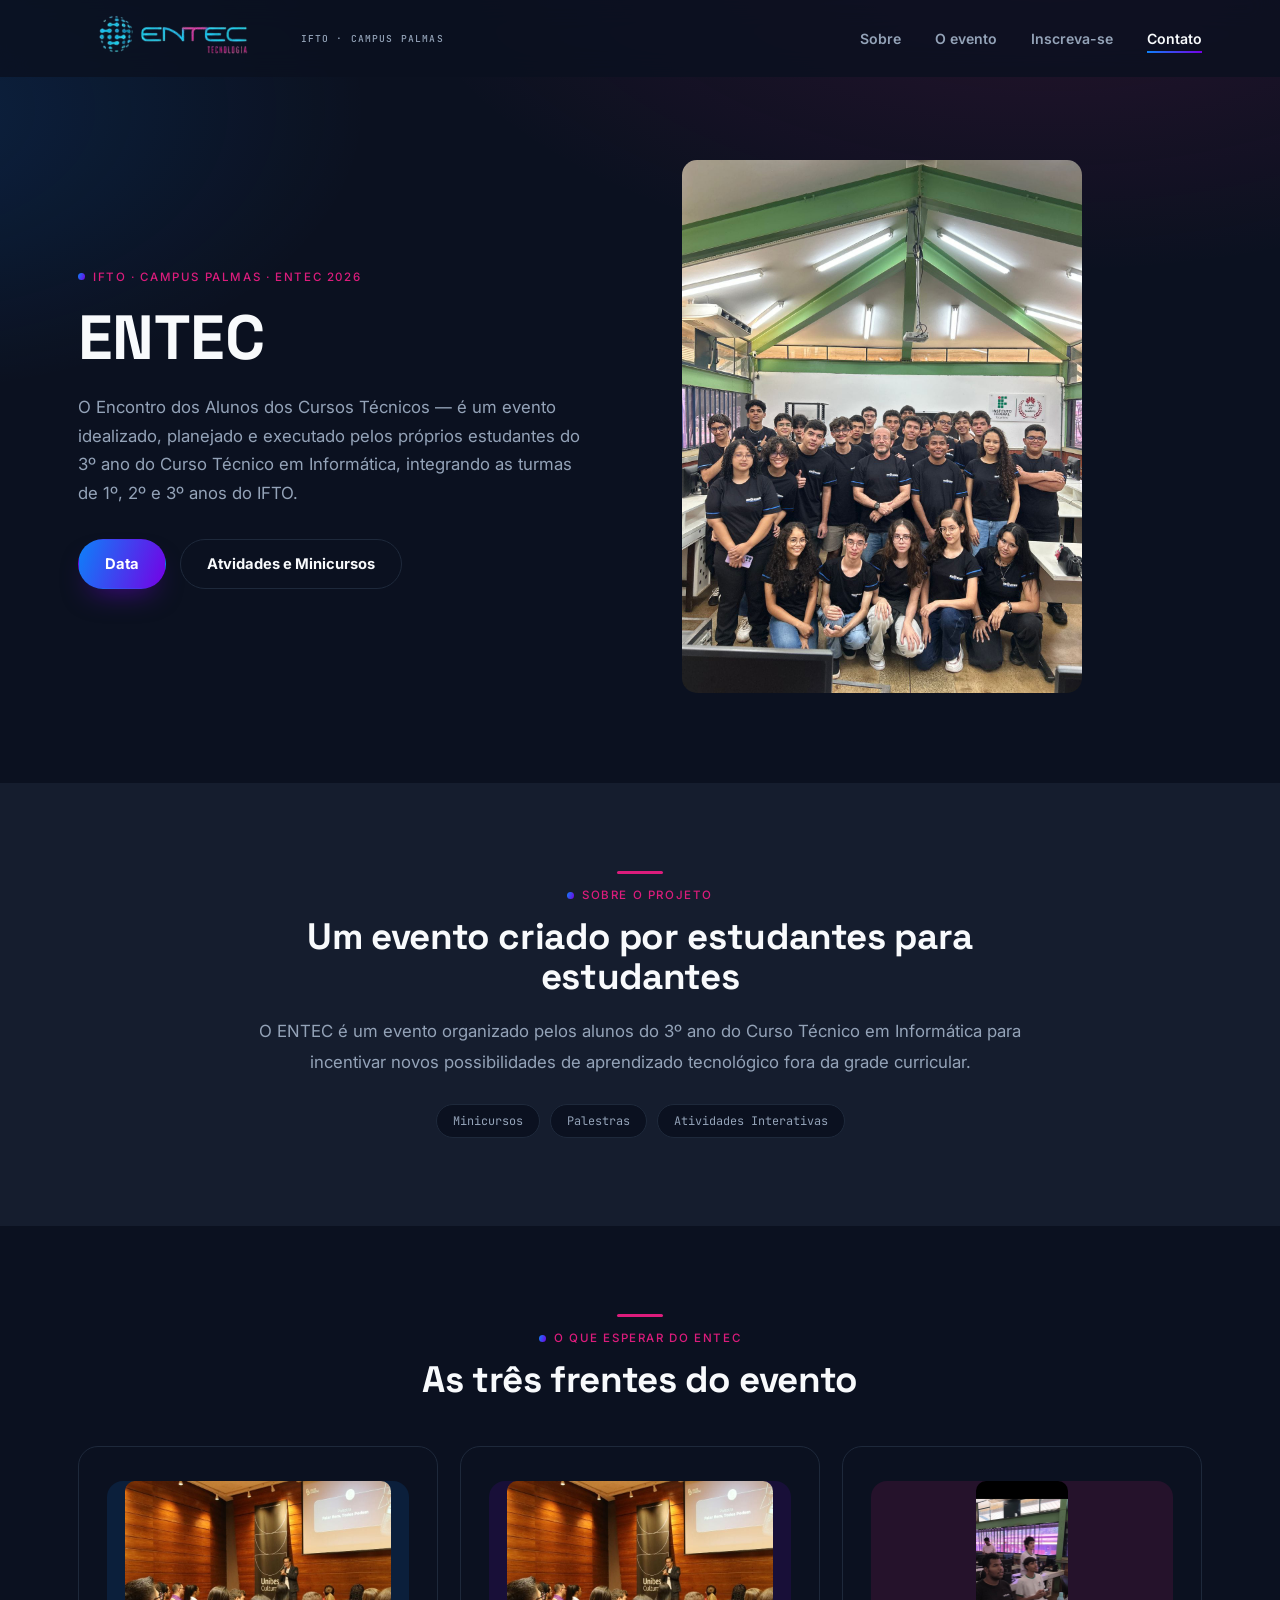
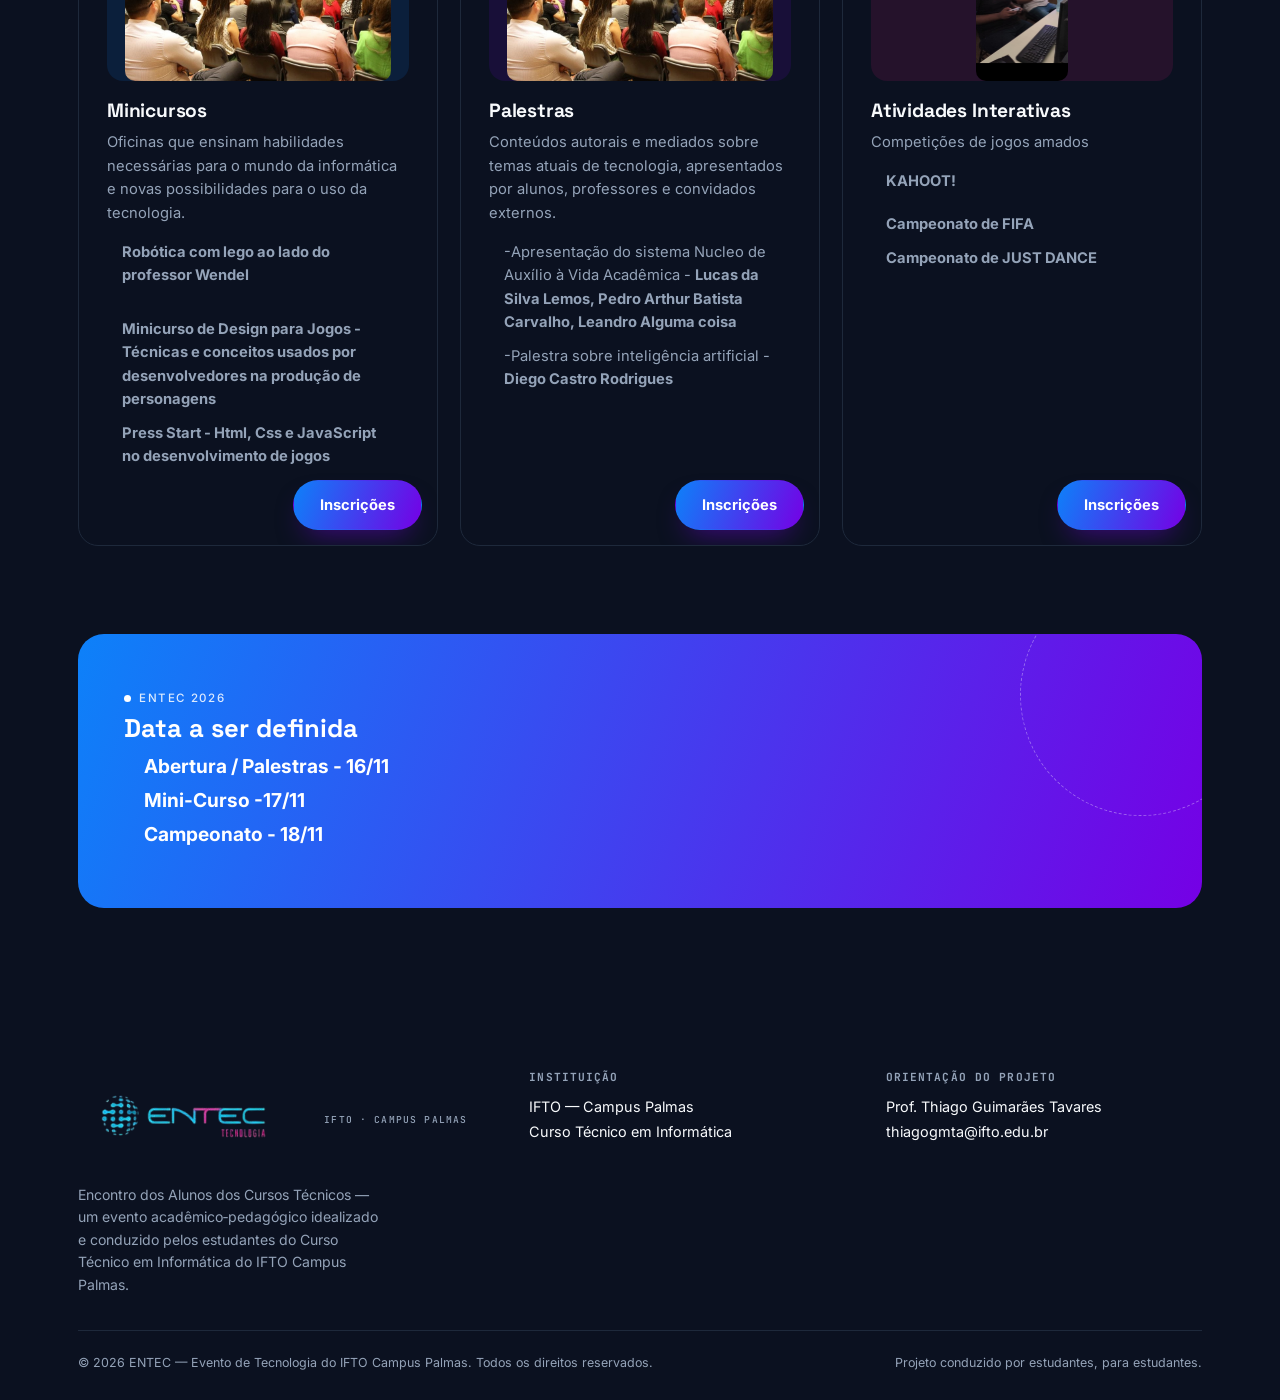
==== index.html @ b8a1d1b6 "renomeei para index.html" ====
<!DOCTYPE html>
<html lang="pt-BR">

<head>
  <meta charset="UTF-8">
  <meta name="viewport" content="width=device-width, initial-scale=1.0">
  <title>ENTEC 2026 — Encontro dos Alunos dos Cursos Técnicos · IFTO Campus Palmas</title>
  <meta name="description"
    content="ENTEC — Encontro dos Alunos dos Cursos Técnicos. Um evento idealizado e conduzido pelos próprios estudantes do IFTO Campus Palmas.">
  <link href="style.css" rel="stylesheet" type="text/css">
  <link rel="preconnect" href="https://fonts.googleapis.com">
  <link rel="preconnect" href="https://fonts.gstatic.com" crossorigin>
  <link
    href="https://fonts.googleapis.com/css2?family=Space+Grotesk:wght@500;600;700&family=Inter:wght@400;500;600;700&family=JetBrains+Mono:wght@500&display=swap"
    rel="stylesheet">

</head>

<body>

  <header class="site" id="siteHeader">
    <div class="wrap nav-inner">
      <a href="#topo" class="brand">
        <img class="brand-logo-img" src="assets/logo-img.png" alt="Logo do ENTEC 2026">
        <small class="brand-sub">IFTO · Campus Palmas</small>
      </a>
      <nav class="links" id="navLinks">
        <a href="#sobre">Sobre</a>
        <a href="#esperar">O evento</a>
        <a href="inscricoes_minicurso.html">Inscreva-se</a>
        <a href="#contato">Contato</a>
      </nav>
      <button class="burger" id="burgerBtn" aria-label="Abrir menu">
        <span></span><span></span><span></span>
      </button>
    </div>
    <div class="mobile-panel" id="mobilePanel">
      <a href="#sobre">Sobre</a>
      <a href="#esperar">O evento</a>
      <a href="inscricoes_minicurso.html">Inscreva-se</a>
      <a href="#contato">Contato</a>
      <a href="#contato" class="nav-cta">Fique ligado</a>
    </div>
  </header>

  <main id="topo">

    <!-- HERO -->
    <section class="hero">
      <div class="wrap hero-grid">
        <div>
          <span class="eyebrow reveal in">IFTO · Campus Palmas · ENTEC 2026</span>
          <h1 class="reveal in">ENTEC</h1>
          <p class="lead reveal in">O Encontro dos Alunos dos Cursos Técnicos — é um evento idealizado,
            planejado e executado pelos próprios estudantes do 3º ano do Curso Técnico em Informática, integrando as
            turmas de 1º, 2º e 3º anos do IFTO.</p>
          <div class="hero-ctas reveal in">
            <a href="#contato" class="btn btn-primary">Data</a>
            <a href="#esperar" class="btn btn-ghost">Atvidades e Minicursos</a>
          </div>
        </div>
        <div class="hero-visual reveal in">
          <img id="imgprincipal" src="assets/turma_no_gredes.jpeg" alt="">
        </div>
      </div>
    </section>

    <!-- SOBRE -->
    <section class="sobre section-pad" id="sobre">
      <div class="wrap">
        <div class="sobre-inner reveal">
          <span class="divider-dot"></span>
          <span class="eyebrow" style="margin-top:14px; display:inline-flex;">Sobre o projeto</span>
          <h2 style="margin-top:14px; font-size:clamp(1.7rem,3vw,2.3rem);">Um evento criado por estudantes para
            estudantes
          </h2>
          <p style="margin-top:20px;">O ENTEC é um evento organizado pelos alunos do 3º ano do Curso Técnico em
            Informática para incentivar
            novos possibilidades de aprendizado tecnológico fora da grade curricular.
          </p>
          <div class="sobre-tags">
            <span class="sobre-tag">Minicursos</span>
            <span class="sobre-tag">Palestras</span>
            <span class="sobre-tag">Atividades Interativas</span>
          </div>
        </div>
      </div>
    </section>

    <!-- O QUE ESPERAR: QUADRADINHOS -->
    <section class="section-pad" id="esperar">
      <div class="wrap">
        <div class="section-head">
          <span class="divider-dot"></span>
          <span class="eyebrow" style="margin-top:14px; display:inline-flex;">O que esperar do ENTEC</span>
          <h2>As três frentes do evento</h2>
        </div>
        <div class="esperar-grid">
          <div class="esperar-card reveal">
            <div class="esperar-icon"><img src="assets/palestra.png"></div>
            <h3>Minicursos</h3>
            <p>Oficinas que ensinam habilidades necessárias para o mundo da informática e novas possibilidades
              para o uso da tecnologia.
            </p>
            <div class="sub-card">
              <ul class="sub-card-list">
                <li>
                  <p class="text-grad"><b>Robótica com lego ao lado do professor Wendel</b></p>
                <li>
                <li>
                </li>
                <li>
                  <p><b>Minicurso de Design para Jogos - Técnicas e conceitos usados por desenvolvedores na produção de
                      personagens</b></p>
                </li>
                <li>
                  <p><b>Press Start - Html, Css e JavaScript no desenvolvimento de jogos</b></p>
                </li>
              </ul>
            </div>
            <a href="inscricoes_minicurso.html" class="btn btn-primary inscricao-button">Inscrições</a>
          </div>
          <div class="esperar-card reveal">
            <div class="esperar-icon"><img src="assets/palestra.png"></div>
            <h3>Palestras</h3>
            <p>Conteúdos autorais e mediados sobre temas atuais de tecnologia, apresentados por alunos, professores e
              convidados externos.</p>
            <div class="sub-card">
              <ul class="sub-card-list">
                
                <li>
                  <p>-Apresentação do sistema Nucleo de Auxílio à Vida Acadêmica - <b>Lucas da Silva Lemos, Pedro Arthur
                      Batista Carvalho, Leandro Alguma coisa</b></p>
                </li>
                <li>
                  <p>-Palestra sobre inteligência artificial - <b>Diego Castro Rodrigues</b></p>
                </li>
              </ul>
            </div>
            <a href="inscricoes_minicurso.html" class="btn btn-primary inscricao-button">Inscrições</a>
          </div>
          <div class="esperar-card reveal">
            <div class="esperar-icon"><img src="assets/kaue.jpeg"></div>
            <h3>Atividades Interativas</h3>
            <p>Competições de jogos amados</p>
            <div class="sub-card">
              <ul class="sub-card-list">
                <li>
                  <p><b>KAHOOT!</b></p>
                <li>
                <li>
                  <p><b>Campeonato de FIFA</b></p>
                </li>
                <li>
                  <p><b>Campeonato de JUST DANCE</b></p>
                </li>

              </ul>
            </div>
            <a href="inscricoes_minicurso.html#interativas" class="btn btn-primary inscricao-button">Inscrições</a>
          </div>
        </div>
      </div>
    </section>

    <!-- CTA -->
    <section class="section-pad" id="contato" style="padding-top:0;">
      <div class="wrap">
        <div class="cta-band reveal">
          <div class="left">
            <span class="eyebrow">ENTEC 2026</span>
            <strong>Data a ser definida</strong>
            <ul class="data-list">
              <li data="data-list-item">Abertura / Palestras - 16/11</li>
              <li>Mini-Curso -17/11</li>
              <li>Campeonato - 18/11</li>
            </ul>

          </div>
        </div>
        <p class="form-msg" id="formMsg"></p>
      </div>
    </section>

  </main>

  <footer>
    <div class="wrap">
      <div class="footer-grid">
        <div class="footer-brand">
          <a href="#topo" class="brand">
            <img class="brand-logo-img brand-logo-img--footer" src="assets/logo-img.png" alt="Logo do ENTEC 2026">
            <small class="brand-sub">IFTO · Campus Palmas</small>
          </a>
          <p>Encontro dos Alunos dos Cursos Técnicos — um evento acadêmico‑pedagógico idealizado e conduzido pelos
            estudantes do Curso Técnico em Informática do IFTO Campus Palmas.</p>
        </div>
        <div class="footer-col">
          <h5>Instituição</h5>
          <p>IFTO — Campus Palmas</p>
          <p>Curso Técnico em Informática</p>
        </div>
        <div class="footer-col">
          <h5>Orientação do projeto</h5>
          <p>Prof. Thiago Guimarães Tavares</p>
          <a href="mailto:thiagogmta@ifto.edu.br">thiagogmta@ifto.edu.br</a>
        </div>
      </div>
      <div class="footer-bottom">
        <span>© 2026 ENTEC — Evento de Tecnologia do IFTO Campus Palmas. Todos os direitos reservados.</span>
        <span>Projeto conduzido por estudantes, para estudantes.</span>
      </div>
    </div>
  </footer>

  <button id="top-btn" aria-label="Voltar ao topo">↑</button>

  <script>
    (function () {
      "use strict";

      var header = document.getElementById('siteHeader');
      var topBtn = document.getElementById('top-btn');
      function onScroll() {
        var y = window.scrollY || document.documentElement.scrollTop;
        header.classList.toggle('scrolled', y > 8);
        topBtn.classList.toggle('show', y > 500);
      }
      document.addEventListener('scroll', onScroll, { passive: true });
      onScroll();
      topBtn.addEventListener('click', function () { window.scrollTo({ top: 0, behavior: 'smooth' }); });

      var burger = document.getElementById('burgerBtn');
      var panel = document.getElementById('mobilePanel');
      burger.addEventListener('click', function () { panel.classList.toggle('open'); });
      panel.querySelectorAll('a').forEach(function (a) {
        a.addEventListener('click', function () { panel.classList.remove('open'); });
      });

      var sections = ['sobre', 'esperar', 'contato'];
      var navAnchors = document.querySelectorAll('nav.links a');
      var spyObserver = new IntersectionObserver(function (entries) {
        entries.forEach(function (entry) {
          if (entry.isIntersecting) {
            navAnchors.forEach(function (a) {
              a.classList.toggle('active', a.getAttribute('href') === '#' + entry.target.id);
            });
          }
        });
      }, { rootMargin: '-45% 0px -50% 0px' });
      sections.forEach(function (id) {
        var el = document.getElementById(id);
        if (el) spyObserver.observe(el);
      });

      var revealEls = document.querySelectorAll('.reveal:not(.in)');
      var revealObserver = new IntersectionObserver(function (entries, obs) {
        entries.forEach(function (entry) {
          if (entry.isIntersecting) {
            entry.target.classList.add('in');
            obs.unobserve(entry.target);
          }
        });
      }, { threshold: .15 });
      revealEls.forEach(function (el) { revealObserver.observe(el); });

      var form = document.getElementById('notifyForm');
      var msg = document.getElementById('formMsg');
      form.addEventListener('submit', function (e) {
        e.preventDefault();
        msg.textContent = 'Prontinho — avisaremos você assim que o ENTEC 2026 estiver com inscrições abertas.';
        form.reset();
      });


    })();
  </script>
</body>

</html>
---- style.css ----
:root {
  --bg: #0B1120; /* Fundo principal escuro */
  --white: #ffffff; /* Mantido exclusivamente para textos em cima de gradientes */
  --blue: #0D81F9;
  --purple: #7500E5;
  --pink: #DC1C7C;
  --ink: #F8FAFC; /* Fonte principal agora é clara */
  --ink-soft: #94A3B8; /* Fonte secundária num tom claro/acinzentado */
  --line: #1E293B; /* Bordas e divisões escurecidas */
  --surface: #151D2E; /* Fundo secundário (para seções alternadas) */
  --grad-main: linear-gradient(110deg, var(--blue) 0%, var(--purple) 100%);
  --grad-bee: linear-gradient(110deg, var(--blue) 10%, var(--purple) 30%, var(--pink) 75%);
  --maxw: 1180px;
  --font-display: 'Space Grotesk', system-ui, sans-serif;
  --font-body: 'Inter', system-ui, sans-serif;
  --font-mono: 'JetBrains Mono', monospace;
}

* {
  box-sizing: border-box;
  margin: 0;
  padding: 0;
}

html {
  scroll-behavior: smooth;
}

body {
  font-family: var(--font-body);
  color: var(--ink);
  background: var(--bg);
  -webkit-font-smoothing: antialiased;
  overflow-x: hidden;
}

a {
  color: inherit;
  text-decoration: none;
}

ul {
  list-style: none;
}

section {
  position: relative;
}

.wrap {
  max-width: var(--maxw);
  margin: 0 auto;
  padding: 0 28px;
}

h1, h2, h3, h4 {
  font-family: var(--font-display);
  font-weight: 700;
  line-height: 1.08;
  letter-spacing: -0.01em;
}

.eyebrow {
  font-family: var(--pink);
  font-size: .72rem;
  letter-spacing: .14em;
  text-transform: uppercase;
  color: var(--pink);
  font-weight: 500;
  display: inline-flex;
  align-items: center;
  gap: 8px;
}

.eyebrow::before {
  content: "";
  width: 7px;
  height: 7px;
  border-radius: 50%;
  background: var(--grad-main);
  flex: none;
}

.lead {
  color: var(--ink-soft);
  font-size: 1.05rem;
  line-height: 1.7;
}

::selection {
  background: rgba(220, 28, 124, .22);
}

@media (prefers-reduced-motion: reduce) {
  * {
    animation-duration: .001ms !important;
    animation-iteration-count: 1 !important;
    transition-duration: .001ms !important;
    scroll-behavior: auto !important;
  }
}

.reveal {
  opacity: 0;
  transform: translateY(22px);
  transition: opacity .7s ease, transform .7s ease;
}

.reveal.in {
  opacity: 1;
  transform: none;
}

/* ---------- NAV ---------- */
header.site {
  position: fixed;
  inset: 0 0 auto 0;
  z-index: 100;
  background: rgba(11, 17, 32, .8); /* Transparência adaptada para fundo escuro */
  backdrop-filter: blur(14px);
  -webkit-backdrop-filter: blur(14px);
  border-bottom: 1px solid transparent;
  transition: border-color .3s ease, box-shadow .3s ease;
}

header.site.scrolled {
  border-color: var(--line);
  box-shadow: 0 8px 30px -20px rgba(0, 0, 0, .5);
}

.nav-inner {
  display: flex;
  align-items: center;
  justify-content: space-between;
  height: 76px;
}

.brand {
  display: flex;
  align-items: center;
  gap: 10px;
  font-family: var(--font-display);
  font-weight: 700;
  font-size: 1.15rem;
}

.brand-logo-img {
  height: 90px;
  width: auto;
  display: block;
  flex: none;
}

.brand-logo-img--footer {
  height: 100px;
}

.brand-sub {
  font-family: var(--font-mono);
  font-size: .6rem;
  letter-spacing: .12em;
  color: var(--pink);
  font-weight: 500;
  text-transform: uppercase;
  white-space: nowrap;
}

.brand small {
  display: block;
  font-family: var(--font-mono);
  font-size: .6rem;
  letter-spacing: .12em;
  color: var(--ink-soft);
  font-weight: 500;
  text-transform: uppercase;
}

nav.links {
  display: flex;
  gap: 34px;
  align-items: center;
}

nav.links a {
  font-size: .88rem;
  font-weight: 600;
  color: var(--ink-soft);
  position: relative;
  padding: 6px 0;
  transition: color .2s ease;
}

nav.links a::after {
  content: "";
  position: absolute;
  left: 0;
  right: 100%;
  bottom: 0;
  height: 2px;
  background: var(--grad-main);
  transition: right .25s ease;
}

nav.links a:hover,
nav.links a.active {
  color: var(--ink);
}

nav.links a:hover::after,
nav.links a.active::after {
  right: 0;
}

.nav-cta {
  font-size: .82rem;
  font-weight: 700;
  padding: 11px 20px;
  border-radius: 100px;
  color: var(--white);
  background: var(--grad-main);
  white-space: nowrap;
  box-shadow: 0 10px 22px -10px rgba(117, 0, 229, .55);
  transition: transform .2s ease, box-shadow .2s ease;
}

.nav-cta:hover {
  transform: translateY(-2px);
  box-shadow: 0 14px 26px -10px rgba(220, 28, 124, .5);
}

.burger {
  display: none;
  flex-direction: column;
  gap: 5px;
  background: none;
  border: 0;
  cursor: pointer;
  padding: 8px;
}

.burger span {
  width: 22px;
  height: 2px;
  background: var(--ink);
  border-radius: 2px;
  transition: .25s;
}

.mobile-panel {
  display: none;
  position: fixed;
  inset: 76px 0 0 0;
  background: var(--bg);
  z-index: 99;
  padding: 32px 28px;
  flex-direction: column;
  gap: 6px;
}

.mobile-panel.open {
  display: flex;
}

.mobile-panel a {
  font-family: var(--font-display);
  font-size: 1.4rem;
  font-weight: 600;
  padding: 14px 0;
  border-bottom: 1px solid var(--line);
}

.mobile-panel .nav-cta {
  margin-top: 20px;
  text-align: center;
}

@media (max-width: 880px) {
  nav.links {
    display: none;
  }
  .burger {
    display: flex;
  }
  .nav-cta.desktop-only {
    display: none;
  }
}

/* ---------- HERO ---------- */
.hero {
  padding: 160px 0 90px;
  position: relative;
  background:
    radial-gradient(1100px 560px at 82% -8%, rgba(220, 28, 124, .14), transparent 60%),
    radial-gradient(900px 520px at -10% 14%, rgba(13, 129, 249, .16), transparent 55%),
    var(--bg);
  overflow: hidden;
}

.hero-grid {
  display: grid;
  grid-template-columns: 1.05fr .95fr;
  gap: 56px;
  align-items: center;
}

.hero h1 {
  font-size: clamp(2.4rem, 5vw, 3.9rem);
  color: var(--ink);
}

.hero h1 em {
  font-style: normal;
  background: var(--grad-main);
  -webkit-background-clip: text;
  background-clip: text;
  color: transparent;
}

.hero .eyebrow {
  margin-bottom: 20px;
}

.hero .lead {
  margin: 22px 0 32px;
  max-width: 46ch;
  font-size: 1.05rem;
}

.hero-ctas {
  display: flex;
  gap: 14px;
  flex-wrap: wrap;
  align-items: center;
}

.btn {
  display: inline-flex;
  align-items: center;
  gap: 10px;
  font-weight: 700;
  font-size: .92rem;
  padding: 15px 26px;
  border-radius: 100px;
  border: 1px solid transparent;
  cursor: pointer;
  transition: transform .22s ease, box-shadow .22s ease, background .22s ease;
}

.btn-primary {
  background: var(--grad-main);
  color: var(--white);
  box-shadow: 0 14px 28px -12px rgba(117, 0, 229, .55);
}

.btn-primary:hover {
  transform: translateY(-2px);
  box-shadow: 0 18px 32px -12px rgba(220, 28, 124, .5);
}

.btn-ghost {
  background: var(--bg);
  color: var(--ink);
  border-color: var(--line);
}

.btn-ghost:hover {
  border-color: var(--purple);
  color: var(--purple);
  transform: translateY(-2px);
}

.btn-dot {
  width: 8px;
  height: 8px;
  border-radius: 50%;
  background: var(--pink);
  box-shadow: 0 0 0 4px rgba(220, 28, 124, .18);
  animation: pulse 2s infinite;
}

@keyframes pulse {
  0%, 100% { opacity: 1; }
  50% { opacity: .35; }
}

.hero-visual {
  position: relative;
  aspect-ratio: 1/1;
  max-width: 460px;
  margin-left: auto;
  width: 100%;
}

#imgprincipal {
  width: 400px;
  border-radius: 15px;
  display: block;
  transform: translateX(-60px);
}

.inscricao-button {
  position: absolute;
  right: 15px;
  bottom: 15px;
}

@media (max-width: 940px) {
  .hero-grid {
    grid-template-columns: 1fr;
  }
  .hero-visual {
    max-width: 320px;
    margin: 0 auto;
  }
  #imgprincipal {
    max-width: 100%;
    transform: none;
  }
  .hero {
    padding-top: 126px;
  }
}

/* ---------- SECTION HEADERS ---------- */
.section-head {
  max-width: 680px;
  margin: 0 auto 46px;
  text-align: center;
}

.section-head h2 {
  font-size: clamp(1.7rem, 3vw, 2.3rem);
  margin-top: 14px;
}

.section-head .lead {
  margin: 14px auto 0;
  max-width: 56ch;
}

.section-pad {
  padding: 88px 0;
}

.divider-dot {
  width: 46px;
  height: 3px;
  border-radius: 3px;
  background: var(--pink);
  margin: 0 auto;
  display: block;
}

/* ---------- SOBRE ---------- */
.sobre {
  background: var(--surface);
}

.sobre-inner {
  max-width: 820px;
  margin: 0 auto;
  text-align: center;
}

.sobre-inner p {
  color: var(--ink-soft);
  line-height: 1.85;
  font-size: 1.05rem;
}

.sobre-inner strong {
  color: var(--ink);
}

.sobre-tags {
  display: flex;
  gap: 10px;
  justify-content: center;
  flex-wrap: wrap;
  margin-top: 26px;
}

.sobre-tag {
  font-family: var(--font-mono);
  font-size: .74rem;
  padding: 8px 16px;
  border-radius: 100px;
  border: 1px solid var(--line);
  color: var(--ink-soft);
  background: var(--bg);
}

/* ---------- QUADRADINHOS: O QUE ESPERAR ---------- */
.esperar-grid {
  display: grid;
  grid-template-columns: repeat(3, 1fr);
  gap: 22px;
  height: 700px;
}

.esperar-card {
  background: var(--bg);
  border: 1px solid var(--line);
  border-radius: 20px;
  padding: 34px 28px;
  transition: transform .25s ease, box-shadow .25s ease, border-color .25s ease;
  position: relative;
  overflow: hidden;
}

.data-list {
  margin: 10px;
  font-weight: bold;
}

.data-list li {
  margin: 10px;
  font-size: 1.2rem;
}

.esperar-card::before {
  content: "";
  position: absolute;
  left: 0;
  top: 0;
  right: 0;
  height: 4px;
  background: var(--grad-main);
  transform: scaleX(0);
  transform-origin: left;
  transition: transform .3s ease;
}

.esperar-card:hover {
  transform: translateY(-6px);
  box-shadow: 0 22px 40px -22px rgba(0, 0, 0, .5);
  border-color: transparent;
}

.esperar-card:hover::before {
  transform: scaleX(1);
}

.esperar-icon {
  width: 100%;
  height: fit-content;
  border-radius: 16px;
  display: flex;
  align-items: center;
  justify-content: center;
  font-size: 1.6rem;
  margin-bottom: 20px;
}

.esperar-icon img {
  max-width: 100%;
  max-height: 200px;
  border-radius: 10px;
}

.esperar-card:nth-child(1) .esperar-icon {
  background: rgba(13, 129, 249, .12);
  color: var(--blue);
}

.esperar-card:nth-child(2) .esperar-icon {
  background: rgba(117, 0, 229, .12);
  color: var(--purple);
}

.esperar-card:nth-child(3) .esperar-icon {
  background: rgba(220, 28, 124, .12);
  color: var(--pink);
}

.esperar-card h3 {
  font-size: 1.2rem;
  margin-bottom: 10px;
}

.esperar-card p {
  font-size: .92rem;
  color: var(--ink-soft);
  line-height: 1.6;
}

@media (max-width: 880px) {
  .esperar-grid {
    grid-template-columns: 1fr;
  }
}

/* ---------- CTA ---------- */
.cta-band {
  border-radius: 26px;
  background: var(--grad-main);
  padding: 52px 46px;
  display: flex;
  align-items: center;
  justify-content: space-between;
  gap: 32px;
  flex-wrap: wrap;
  position: relative;
  overflow: hidden;
  color: var(--white);
}

.cta-band::after {
  content: "";
  position: absolute;
  right: -60px;
  top: -60px;
  width: 240px;
  height: 240px;
  border-radius: 50%;
  border: 1px dashed rgba(255, 255, 255, .35);
}

.cta-band .left strong {
  display: block;
  font-family: var(--font-display);
  font-size: 1.6rem;
  margin-top: 6px;
}

.cta-band .left .eyebrow {
  color: rgba(255, 255, 255, .85);
}

.cta-band .left .eyebrow::before {
  background: var(--white);
}

.cta-band .left p {
  margin-top: 12px;
  max-width: 44ch;
  color: rgba(255, 255, 255, .9);
  font-size: .94rem;
  line-height: 1.6;
}

.cta-band form {
  display: flex;
  gap: 10px;
  flex-wrap: wrap;
  position: relative;
  z-index: 1;
}

.cta-band input[type=email] {
  border: 1px solid rgba(255, 255, 255, .5);
  background: rgba(255, 255, 255, .12);
  border-radius: 100px;
  padding: 14px 20px;
  color: var(--white);
  font-size: .92rem;
  min-width: 220px;
  outline: none;
}

.cta-band input::placeholder {
  color: rgba(255, 255, 255, .75);
}

.cta-band button {
  background: var(--white);
  color: var(--purple);
  border: 0;
  border-radius: 100px;
  padding: 14px 26px;
  font-weight: 700;
  font-size: .92rem;
  cursor: pointer;
  transition: transform .2s ease;
}

.cta-band button:hover {
  transform: translateY(-2px);
}

.form-msg {
  font-size: .8rem;
  color: var(--ink-soft);
  text-align: right;
  max-width: 1180px;
  margin: 14px auto 0;
  padding-right: 4px;
}

/* ---------- PÁGINAS DE INSCRIÇÃO / DETALHES ---------- */
.inscricao-grid {
  display: grid;
  grid-template-columns: repeat(2, 1fr);
  gap: 28px;
}

.inscricao-card {
  background: var(--bg);
  border: 1px solid var(--line);
  border-radius: 20px;
  padding: 34px 28px;
  display: flex;
  flex-direction: column;
  transition: transform .25s ease, box-shadow .25s ease, border-color .25s ease;
  position: relative;
  overflow: hidden;
  min-height: 280px;
}

.inscricao-card::before {
  content: "";
  position: absolute;
  left: 0;
  top: 0;
  right: 0;
  height: 4px;
  background: var(--grad-main);
  transform: scaleX(0);
  transform-origin: left;
  transition: transform .3s ease;
}

.inscricao-card:hover {
  transform: translateY(-6px);
  box-shadow: 0 22px 40px -22px rgba(0, 0, 0, .5);
  border-color: transparent;
}

.inscricao-card:hover::before {
  transform: scaleX(1);
}

.inscricao-card-header {
  display: flex;
  align-items: center;
  gap: 16px;
  margin-bottom: 16px;
}

.inscricao-icon {
  width: 48px;
  height: 48px;
  object-fit: contain;
  flex-shrink: 0;
}

.inscricao-card-header h3 {
  font-size: 1.25rem;
  color: var(--ink);
  line-height: 1.3;
  margin: 0;
}

.inscricao-card-body {
  flex: 1;
}

.inscricao-card-body p {
  font-size: .95rem;
  color: var(--ink-soft);
  line-height: 1.6;
}

.inscricao-card-footer {
  margin-top: 24px;
  padding-top: 20px;
  border-top: 1px solid var(--line);
}

.inscricao-card-footer .btn {
  width: 100%;
  justify-content: center;
}

@media (max-width: 880px) {
  .inscricao-grid {
    grid-template-columns: 1fr;
  }
}

@media (max-width: 640px) {
  .cta-band {
    padding: 34px 24px;
    flex-direction: column;
    align-items: flex-start;
  }
}

/* ---------- FOOTER ---------- */
footer {
  padding: 60px 0 30px;
  background: var(--bg);
}

.footer-grid {
  display: grid;
  grid-template-columns: 1.3fr 1fr 1fr;
  gap: 40px;
  padding-bottom: 34px;
  border-bottom: 1px solid var(--line);
}

.footer-brand p {
  color: var(--ink-soft);
  font-size: .88rem;
  margin-top: 14px;
  max-width: 34ch;
  line-height: 1.6;
}

.footer-col h5 {
  font-family: var(--font-mono);
  font-size: .7rem;
  letter-spacing: .1em;
  text-transform: uppercase;
  color: var(--ink-soft);
  margin-bottom: 14px;
}

.footer-col a,
.footer-col p {
  display: block;
  font-size: .9rem;
  color: var(--ink);
  margin-bottom: 8px;
}

.footer-col a:hover {
  color: var(--purple);
}

.footer-bottom {
  display: flex;
  justify-content: space-between;
  padding-top: 24px;
  font-size: .78rem;
  color: var(--ink-soft);
  flex-wrap: wrap;
  gap: 10px;
}

@media (max-width: 780px) {
  .footer-grid {
    grid-template-columns: 1fr;
  }
}

#top-btn {
  position: fixed;
  right: 22px;
  bottom: 22px;
  width: 44px;
  height: 44px;
  border-radius: 50%;
  background: var(--grad-main);
  color: var(--white);
  border: 0;
  display: flex;
  align-items: center;
  justify-content: center;
  cursor: pointer;
  box-shadow: 0 12px 24px -10px rgba(117, 0, 229, .55);
  opacity: 0;
  pointer-events: none;
  transition: opacity .3s ease, transform .3s ease;
  z-index: 90;
}

#top-btn.show {
  opacity: 1;
  pointer-events: auto;
}

.sub-card-list {
  font-size: 0.9rem;
  padding: 10px;
  padding-bottom: 10px;
}

.sub-card-list li {
  font-size: 1rem;
  padding: 5px;
  display: flex;
  align-items: center;
}

.mini-logo {
  max-height: 20px;
  margin-right: 6px;
}
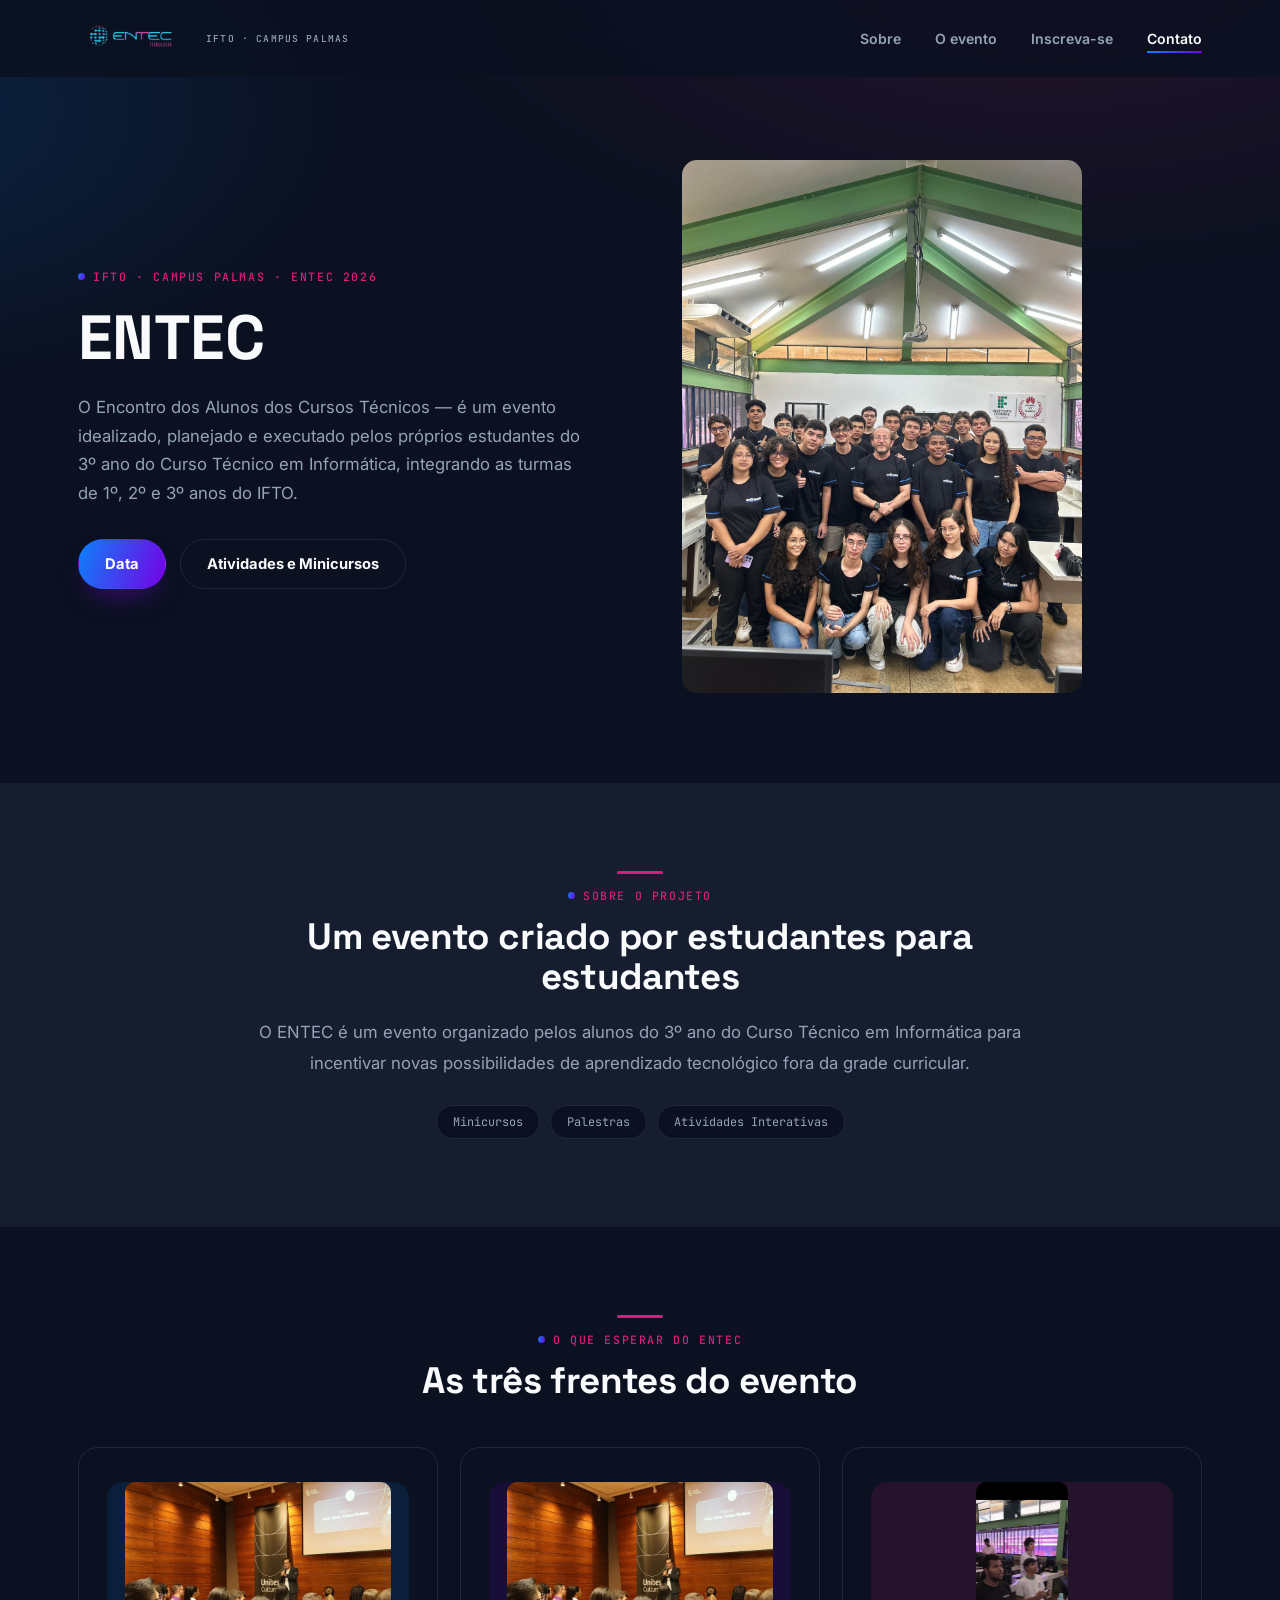
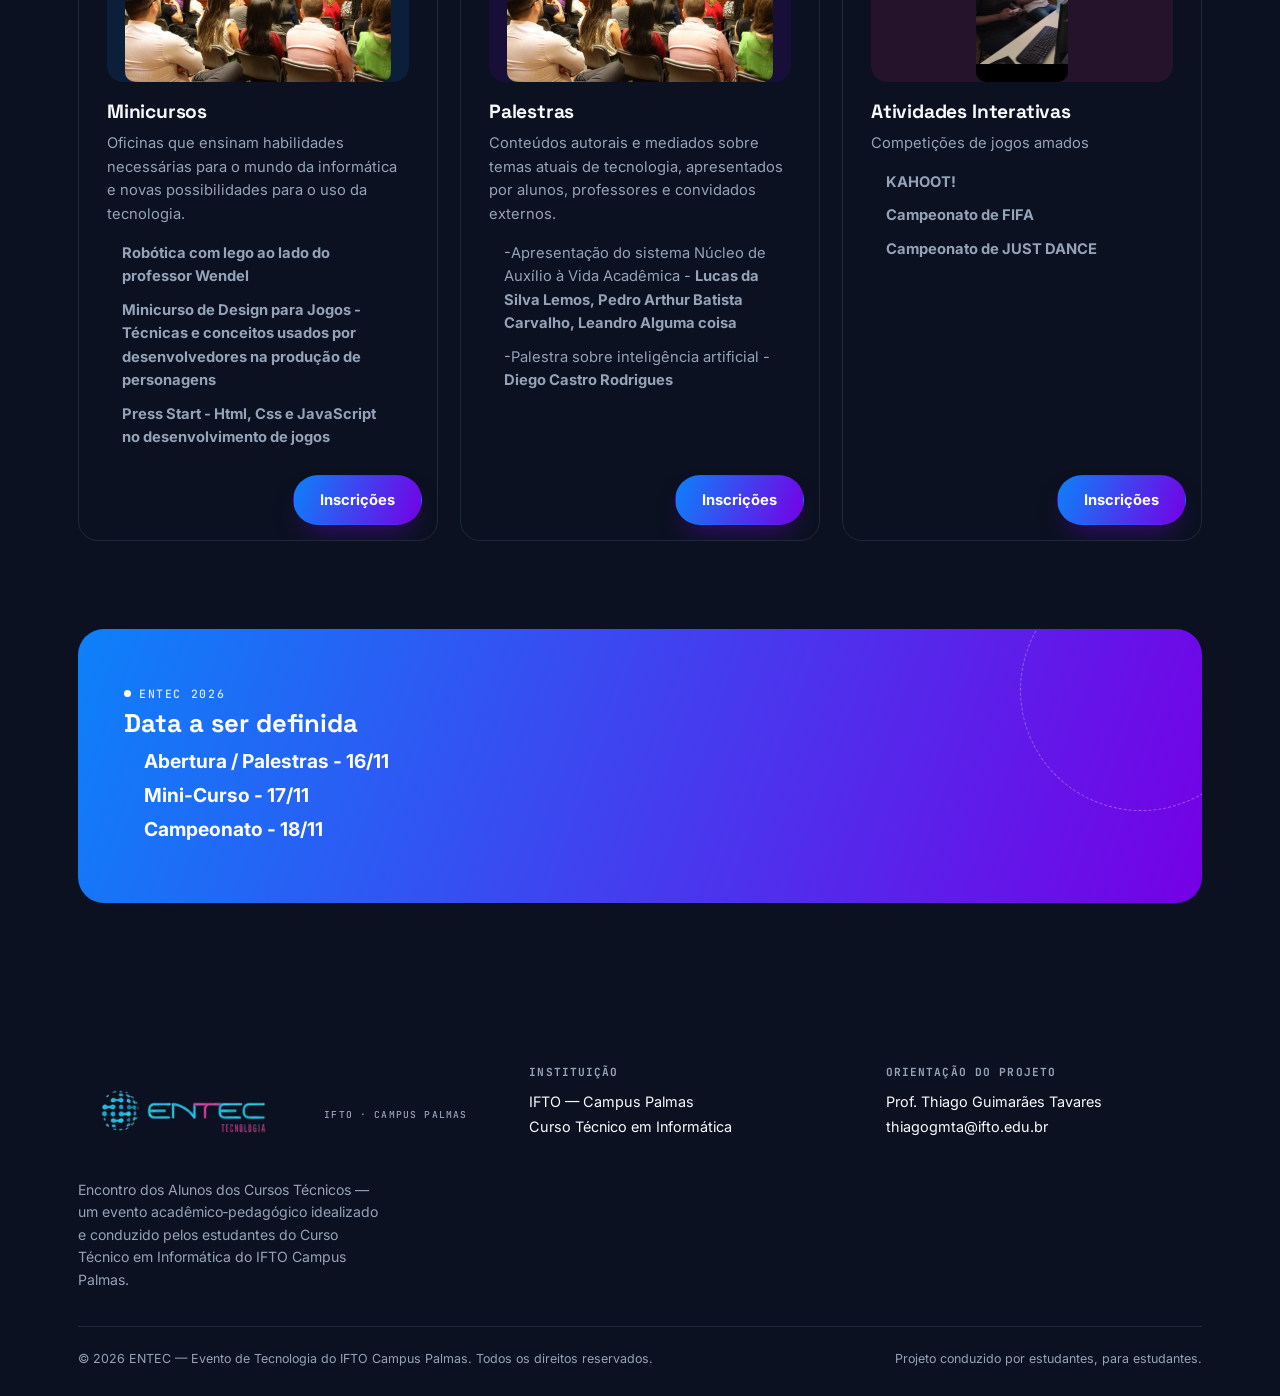
==== commit 12c13dea: "código e responsividade refinados" ====
--- a/index.html
+++ b/index.html
@@ -13,7 +13,6 @@
   <link
     href="https://fonts.googleapis.com/css2?family=Space+Grotesk:wght@500;600;700&family=Inter:wght@400;500;600;700&family=JetBrains+Mono:wght@500&display=swap"
     rel="stylesheet">
-
 </head>
 
 <body>
@@ -56,7 +55,7 @@
             turmas de 1º, 2º e 3º anos do IFTO.</p>
           <div class="hero-ctas reveal in">
             <a href="#contato" class="btn btn-primary">Data</a>
-            <a href="#esperar" class="btn btn-ghost">Atvidades e Minicursos</a>
+            <a href="#esperar" class="btn btn-ghost">Atividades e Minicursos</a>
           </div>
         </div>
         <div class="hero-visual reveal in">
@@ -76,7 +75,7 @@
           </h2>
           <p style="margin-top:20px;">O ENTEC é um evento organizado pelos alunos do 3º ano do Curso Técnico em
             Informática para incentivar
-            novos possibilidades de aprendizado tecnológico fora da grade curricular.
+            novas possibilidades de aprendizado tecnológico fora da grade curricular.
           </p>
           <div class="sobre-tags">
             <span class="sobre-tag">Minicursos</span>
@@ -106,8 +105,6 @@
               <ul class="sub-card-list">
                 <li>
                   <p class="text-grad"><b>Robótica com lego ao lado do professor Wendel</b></p>
-                <li>
-                <li>
                 </li>
                 <li>
                   <p><b>Minicurso de Design para Jogos - Técnicas e conceitos usados por desenvolvedores na produção de
@@ -127,9 +124,8 @@
               convidados externos.</p>
             <div class="sub-card">
               <ul class="sub-card-list">
-                
-                <li>
-                  <p>-Apresentação do sistema Nucleo de Auxílio à Vida Acadêmica - <b>Lucas da Silva Lemos, Pedro Arthur
+                <li>
+                  <p>-Apresentação do sistema Núcleo de Auxílio à Vida Acadêmica - <b>Lucas da Silva Lemos, Pedro Arthur
                       Batista Carvalho, Leandro Alguma coisa</b></p>
                 </li>
                 <li>
@@ -147,14 +143,13 @@
               <ul class="sub-card-list">
                 <li>
                   <p><b>KAHOOT!</b></p>
-                <li>
+                </li>
                 <li>
                   <p><b>Campeonato de FIFA</b></p>
                 </li>
                 <li>
                   <p><b>Campeonato de JUST DANCE</b></p>
                 </li>
-
               </ul>
             </div>
             <a href="inscricoes_minicurso.html#interativas" class="btn btn-primary inscricao-button">Inscrições</a>
@@ -172,10 +167,9 @@
             <strong>Data a ser definida</strong>
             <ul class="data-list">
               <li data="data-list-item">Abertura / Palestras - 16/11</li>
-              <li>Mini-Curso -17/11</li>
+              <li>Mini-Curso - 17/11</li>
               <li>Campeonato - 18/11</li>
             </ul>
-
           </div>
         </div>
         <p class="form-msg" id="formMsg"></p>
@@ -266,13 +260,13 @@
 
       var form = document.getElementById('notifyForm');
       var msg = document.getElementById('formMsg');
-      form.addEventListener('submit', function (e) {
-        e.preventDefault();
-        msg.textContent = 'Prontinho — avisaremos você assim que o ENTEC 2026 estiver com inscrições abertas.';
-        form.reset();
-      });
-
-
+      if (form) {
+        form.addEventListener('submit', function (e) {
+          e.preventDefault();
+          msg.textContent = 'Prontinho — avisaremos você assim que o ENTEC 2026 estiver com inscrições abertas.';
+          form.reset();
+        });
+      }
     })();
   </script>
 </body>
--- a/style.css
+++ b/style.css
@@ -1,13 +1,13 @@
 :root {
-  --bg: #0B1120; /* Fundo principal escuro */
-  --white: #ffffff; /* Mantido exclusivamente para textos em cima de gradientes */
+  --bg: #0B1120;
+  --white: #ffffff;
   --blue: #0D81F9;
   --purple: #7500E5;
   --pink: #DC1C7C;
-  --ink: #F8FAFC; /* Fonte principal agora é clara */
-  --ink-soft: #94A3B8; /* Fonte secundária num tom claro/acinzentado */
-  --line: #1E293B; /* Bordas e divisões escurecidas */
-  --surface: #151D2E; /* Fundo secundário (para seções alternadas) */
+  --ink: #F8FAFC;
+  --ink-soft: #94A3B8;
+  --line: #1E293B;
+  --surface: #151D2E;
   --grad-main: linear-gradient(110deg, var(--blue) 0%, var(--purple) 100%);
   --grad-bee: linear-gradient(110deg, var(--blue) 10%, var(--purple) 30%, var(--pink) 75%);
   --maxw: 1180px;
@@ -53,7 +53,10 @@
   padding: 0 28px;
 }
 
-h1, h2, h3, h4 {
+h1,
+h2,
+h3,
+h4 {
   font-family: var(--font-display);
   font-weight: 700;
   line-height: 1.08;
@@ -61,7 +64,8 @@
 }
 
 .eyebrow {
-  font-family: var(--pink);
+  font-family: var(--font-mono);
+  /* Trocado para combinar com outras tags */
   font-size: .72rem;
   letter-spacing: .14em;
   text-transform: uppercase;
@@ -116,7 +120,7 @@
   position: fixed;
   inset: 0 0 auto 0;
   z-index: 100;
-  background: rgba(11, 17, 32, .8); /* Transparência adaptada para fundo escuro */
+  background: rgba(11, 17, 32, .8);
   backdrop-filter: blur(14px);
   -webkit-backdrop-filter: blur(14px);
   border-bottom: 1px solid transparent;
@@ -145,7 +149,8 @@
 }
 
 .brand-logo-img {
-  height: 90px;
+  height: 50px;
+  /* Reduzido de 90px para caber perfeitamente na barra de 76px */
   width: auto;
   display: block;
   flex: none;
@@ -255,6 +260,8 @@
   padding: 32px 28px;
   flex-direction: column;
   gap: 6px;
+  height: 100vh;
+  overflow-y: auto;
 }
 
 .mobile-panel.open {
@@ -278,11 +285,18 @@
   nav.links {
     display: none;
   }
+
   .burger {
     display: flex;
   }
+
   .nav-cta.desktop-only {
     display: none;
+  }
+
+  .brand-sub {
+    display: none;
+    /* Ocultar texto secundário da logo no mobile para dar mais espaço */
   }
 }
 
@@ -380,8 +394,15 @@
 }
 
 @keyframes pulse {
-  0%, 100% { opacity: 1; }
-  50% { opacity: .35; }
+
+  0%,
+  100% {
+    opacity: 1;
+  }
+
+  50% {
+    opacity: .35;
+  }
 }
 
 .hero-visual {
@@ -409,14 +430,17 @@
   .hero-grid {
     grid-template-columns: 1fr;
   }
+
   .hero-visual {
     max-width: 320px;
     margin: 0 auto;
   }
+
   #imgprincipal {
     max-width: 100%;
     transform: none;
   }
+
   .hero {
     padding-top: 126px;
   }
@@ -496,14 +520,15 @@
   display: grid;
   grid-template-columns: repeat(3, 1fr);
   gap: 22px;
-  height: 700px;
+  /* Removido o height: 700px; para permitir que o grid flua organicamente */
 }
 
 .esperar-card {
   background: var(--bg);
   border: 1px solid var(--line);
   border-radius: 20px;
-  padding: 34px 28px;
+  padding: 34px 28px 75px 28px;
+  /* Padding inferior aumentado para evitar conflito com botão absoluto */
   transition: transform .25s ease, box-shadow .25s ease, border-color .25s ease;
   position: relative;
   overflow: hidden;
@@ -588,6 +613,8 @@
 @media (max-width: 880px) {
   .esperar-grid {
     grid-template-columns: 1fr;
+
+  
   }
 }
 
@@ -888,4 +915,11 @@
 .mini-logo {
   max-height: 20px;
   margin-right: 6px;
+}
+@media (max-width: 880px) {
+  .inscricao-button {
+    right: auto;
+    left: 50%;
+    transform: translateX(-50%);
+  }
 }
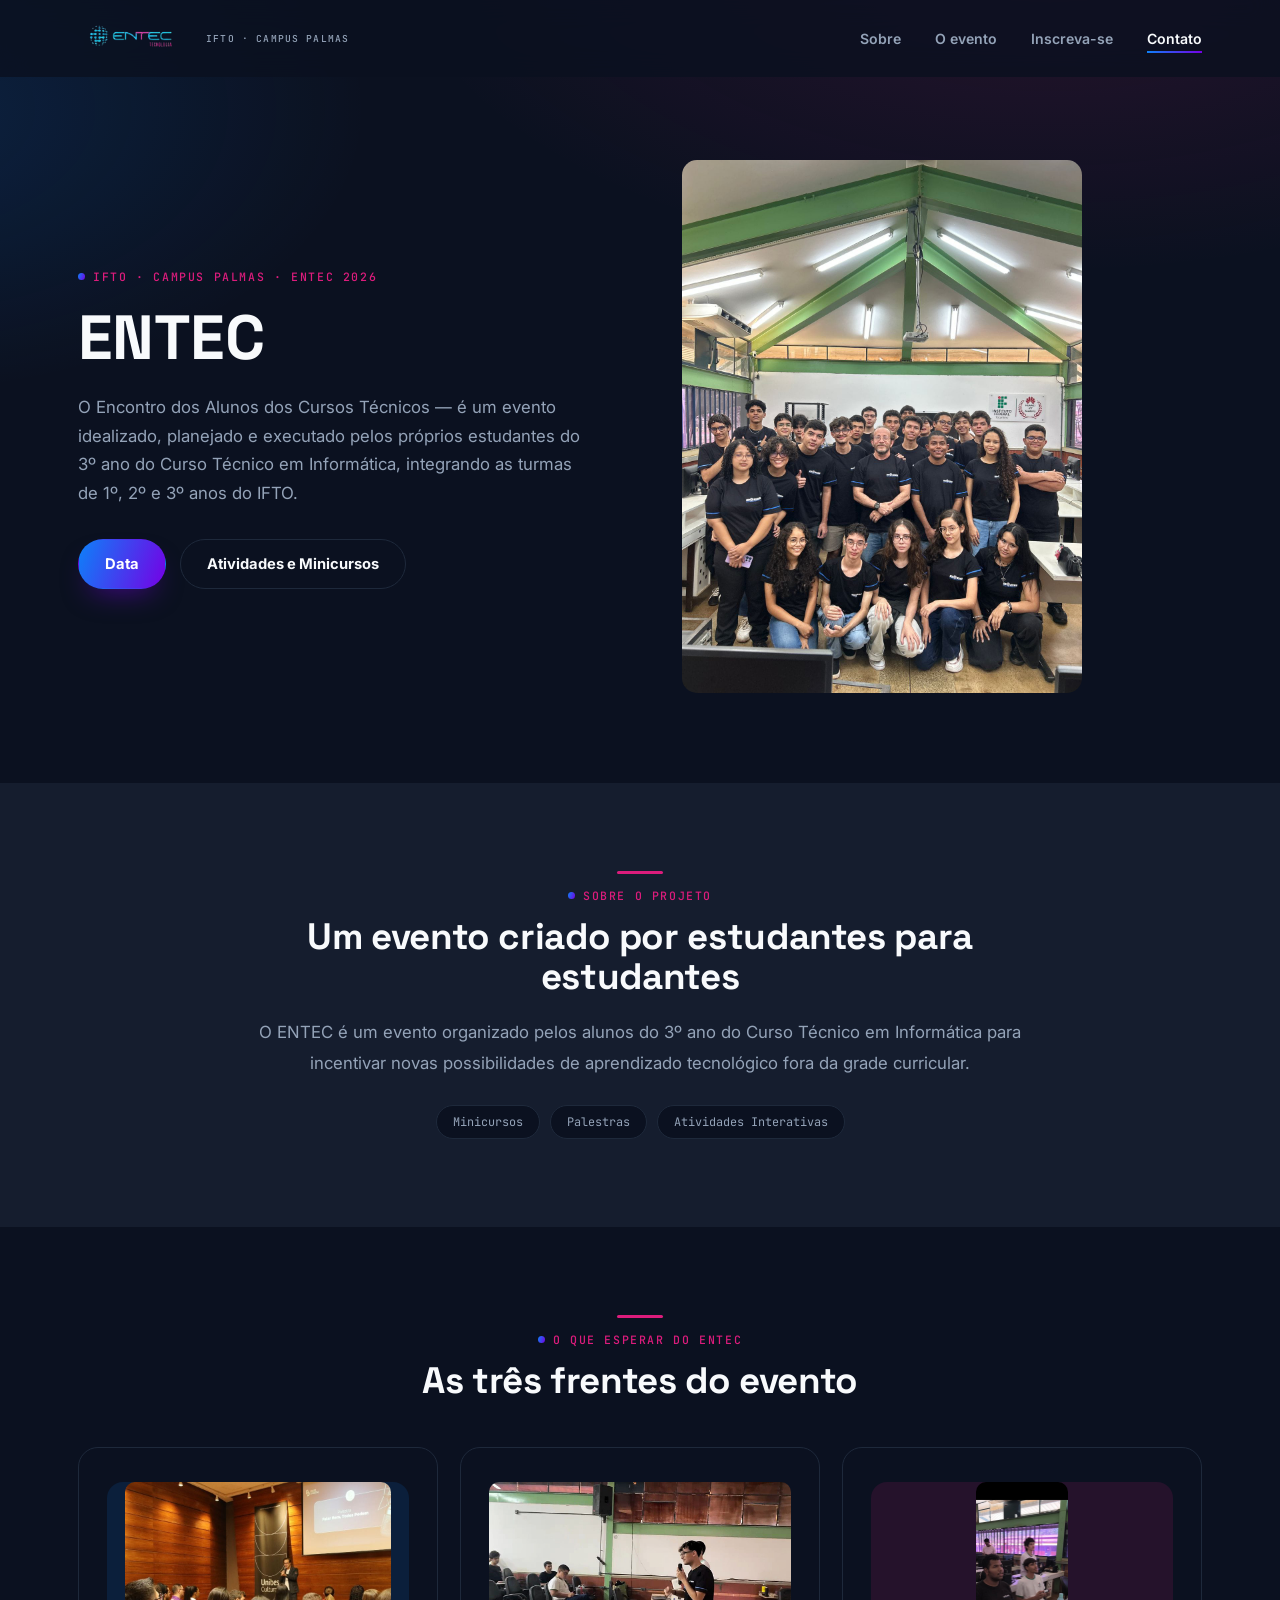
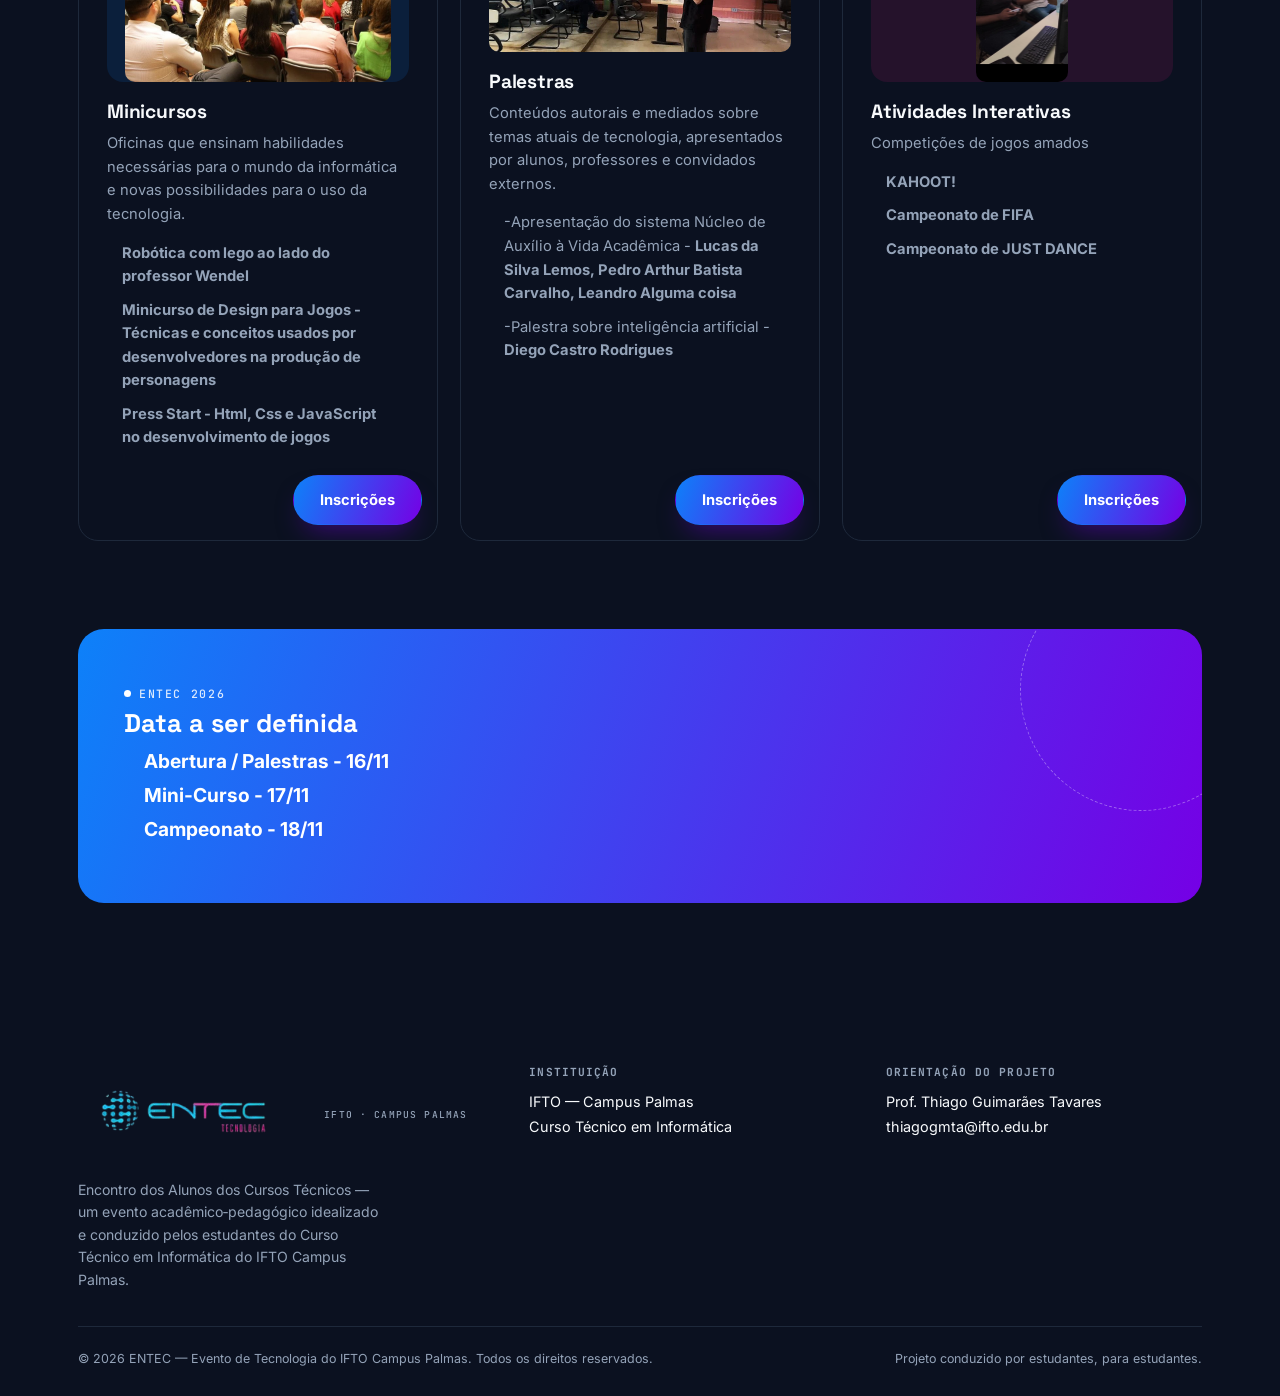
==== commit 1b4a3acd: "imagem palestra adicionado" ====
--- a/index.html
+++ b/index.html
@@ -118,7 +118,7 @@
             <a href="inscricoes_minicurso.html" class="btn btn-primary inscricao-button">Inscrições</a>
           </div>
           <div class="esperar-card reveal">
-            <div class="esperar-icon"><img src="assets/palestra.png"></div>
+            <div class="esperar-icon"><img src="assets/palestra.jpeg"></div>
             <h3>Palestras</h3>
             <p>Conteúdos autorais e mediados sobre temas atuais de tecnologia, apresentados por alunos, professores e
               convidados externos.</p>
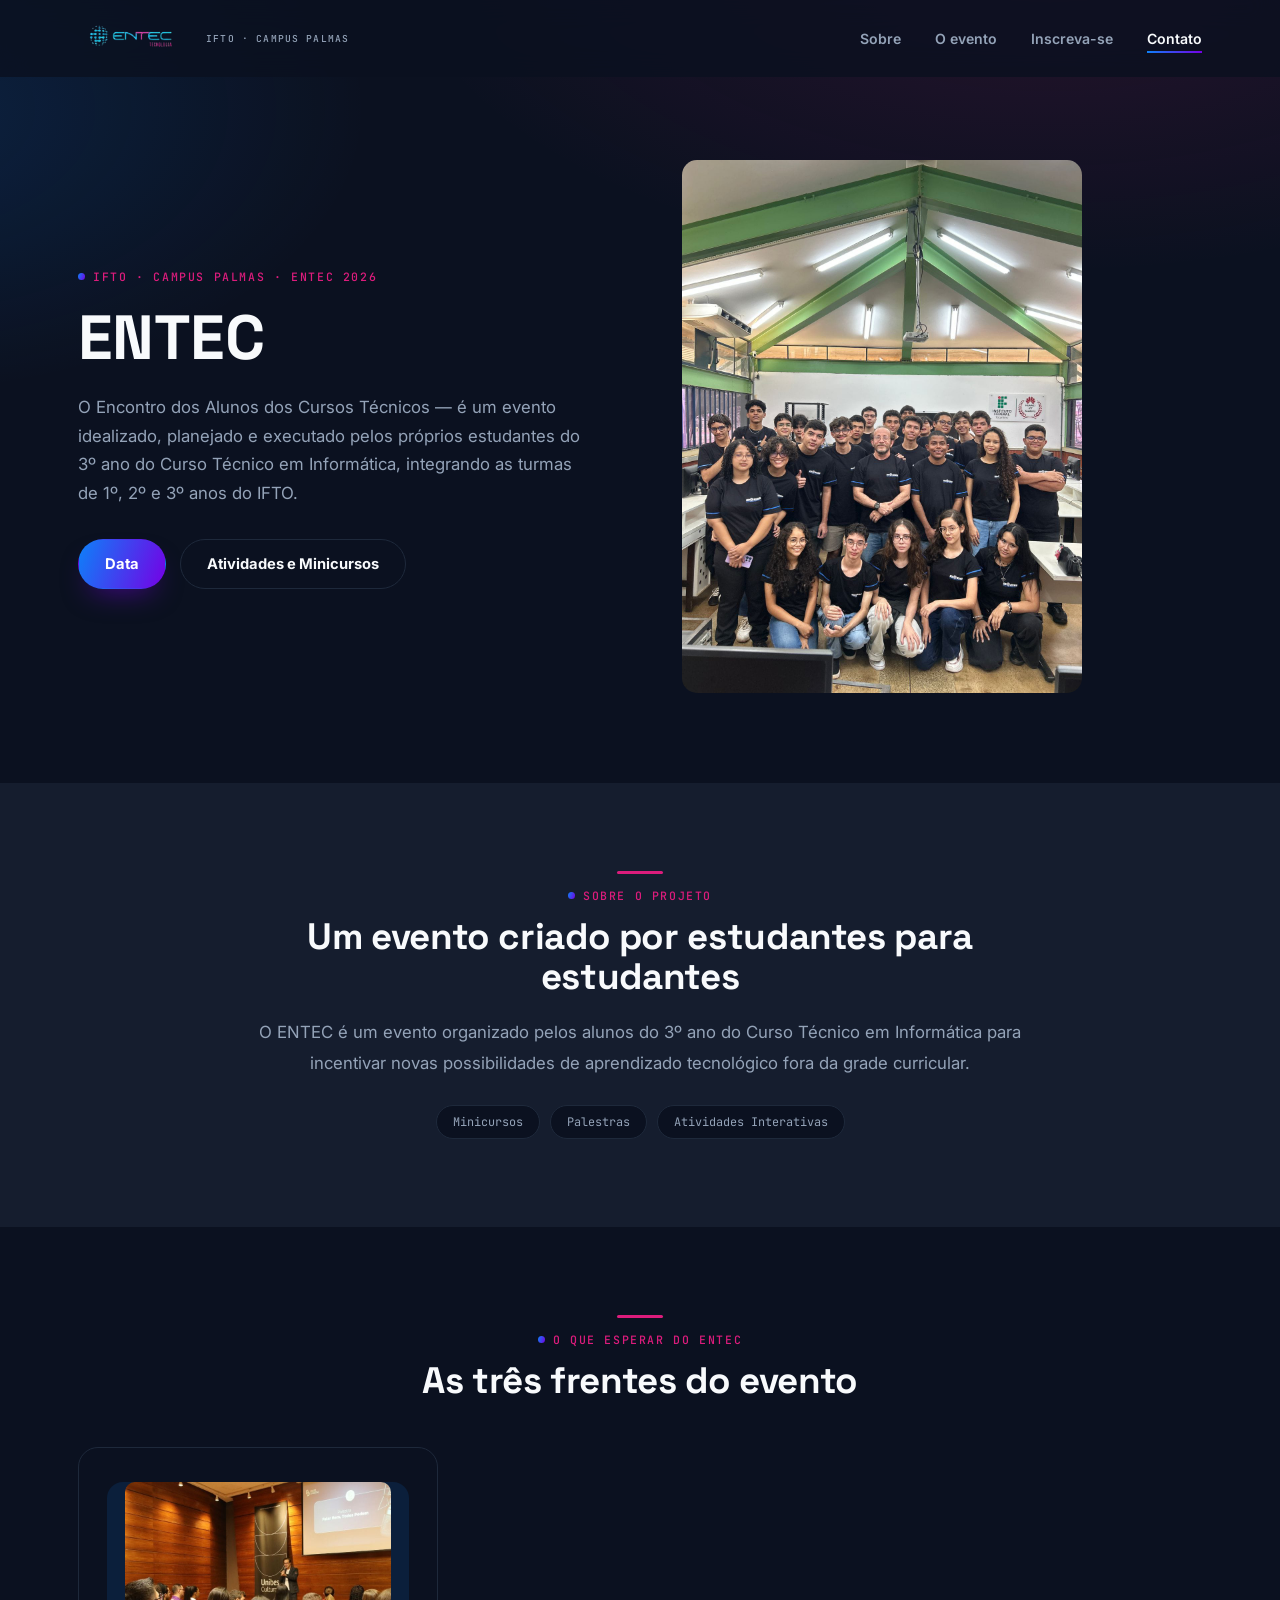
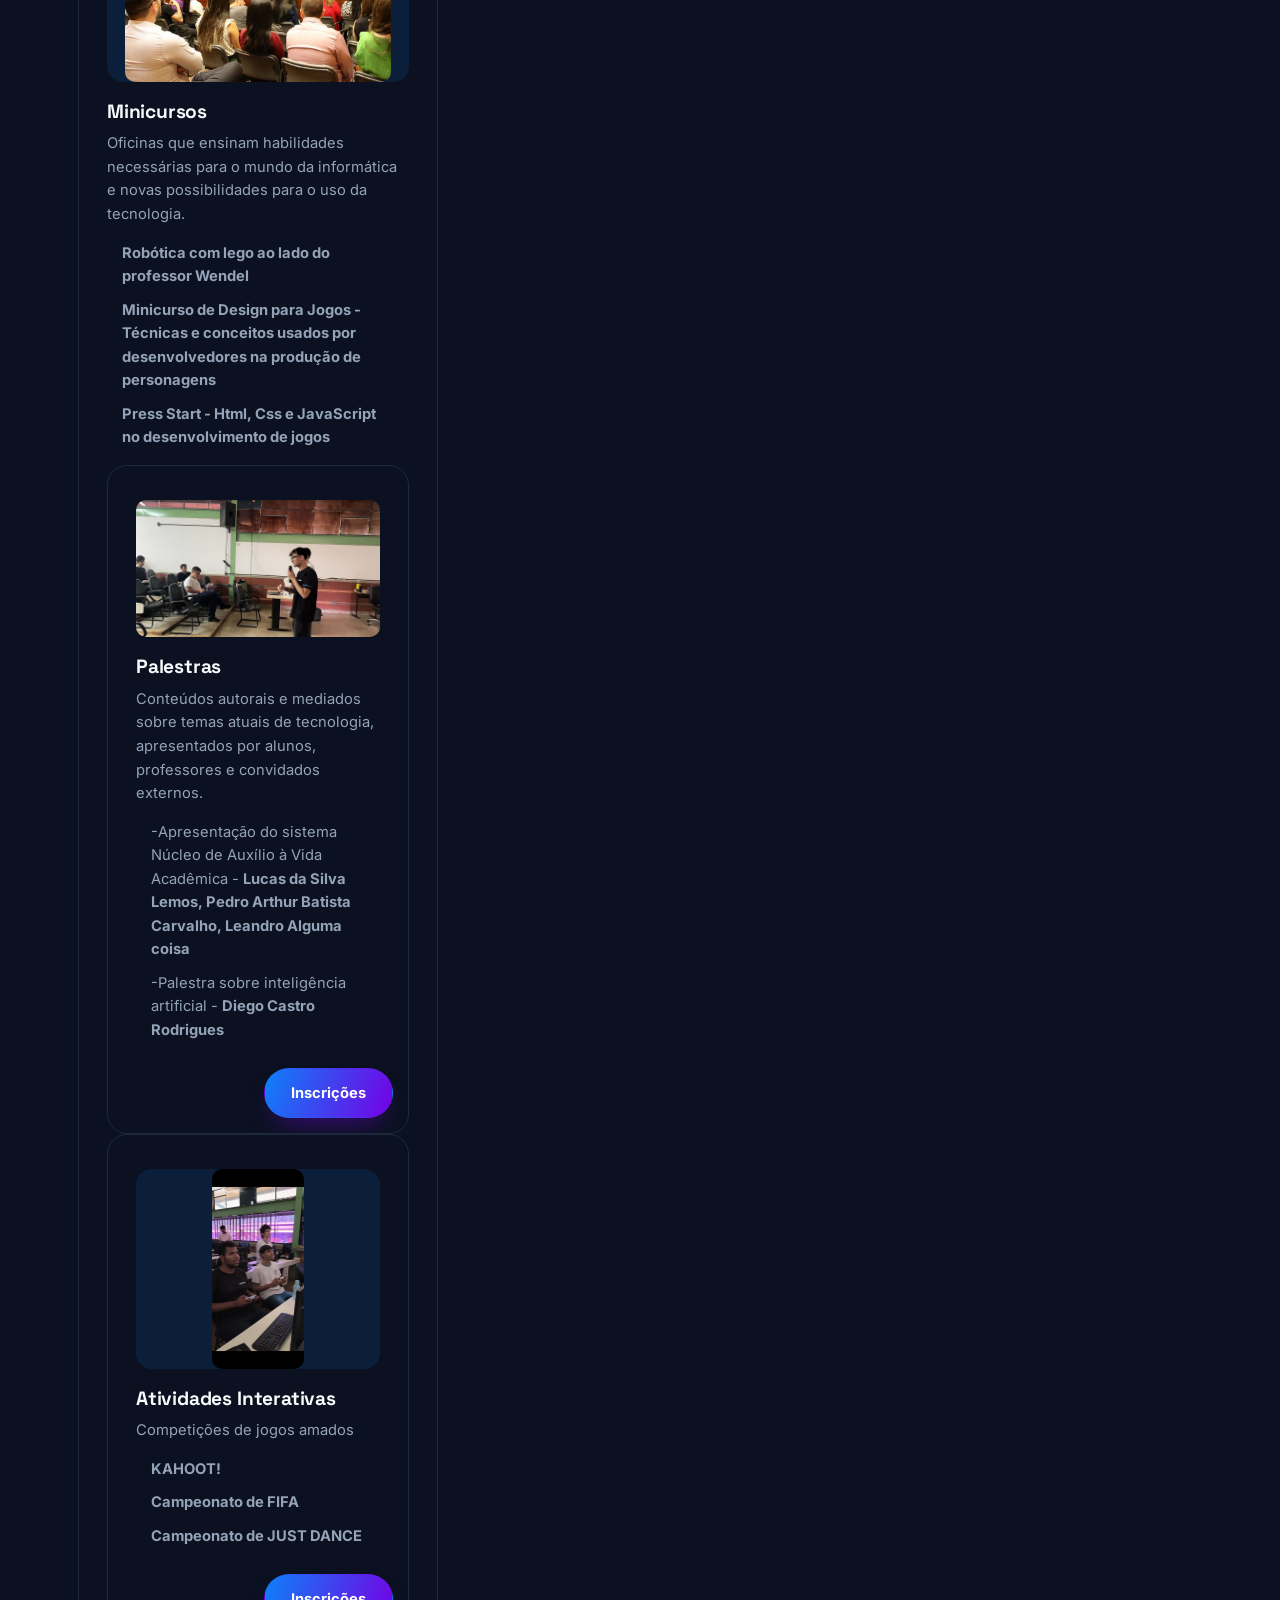
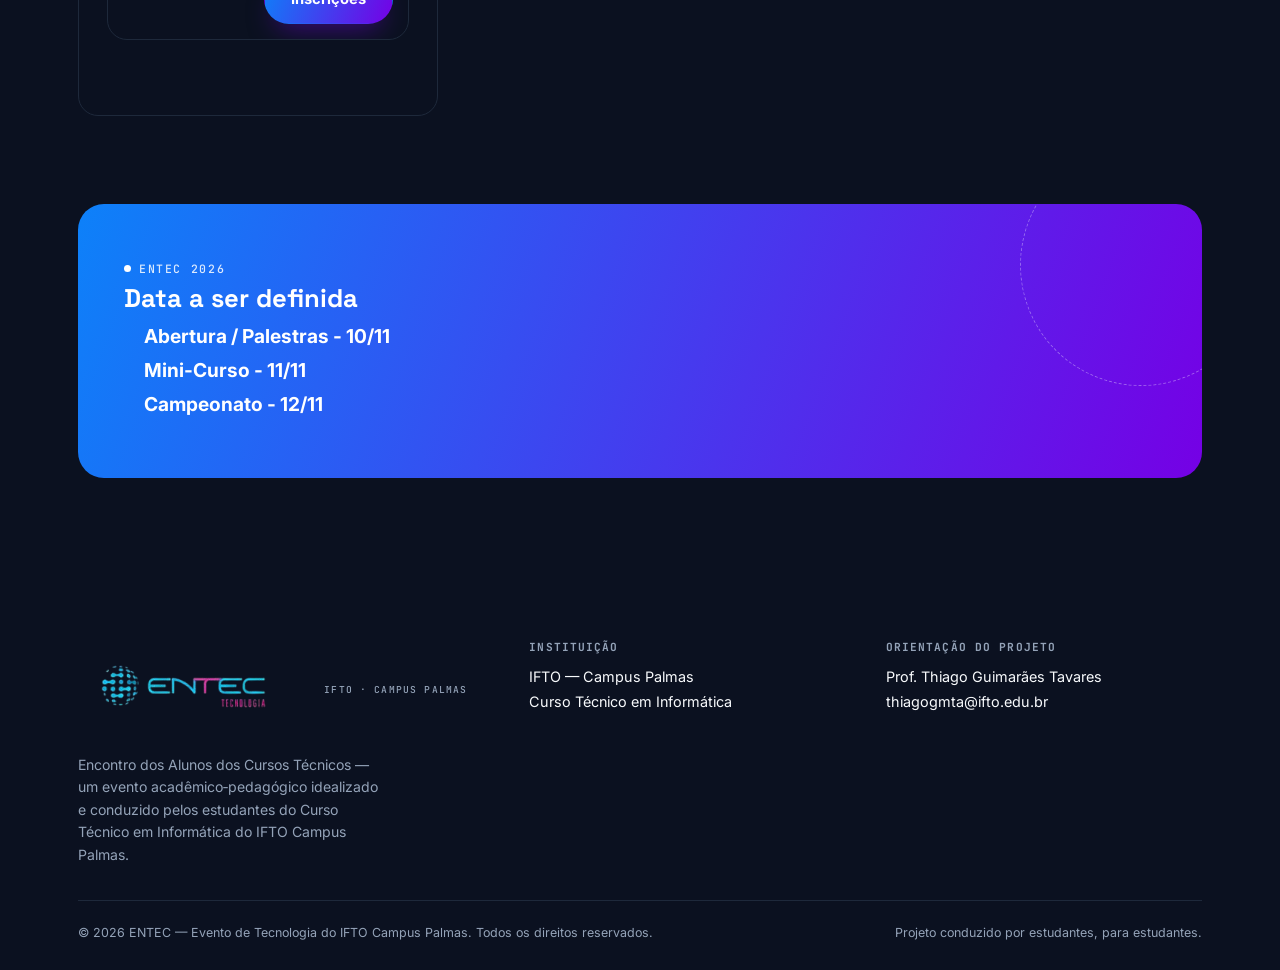
==== commit 1c03eab7: "erros concertados" ====
--- a/index.html
+++ b/index.html
@@ -115,8 +115,7 @@
                 </li>
               </ul>
             </div>
-            <a href="inscricoes_minicurso.html" class="btn btn-primary inscricao-button">Inscrições</a>
-          </div>
+  
           <div class="esperar-card reveal">
             <div class="esperar-icon"><img src="assets/palestra.jpeg"></div>
             <h3>Palestras</h3>
@@ -166,9 +165,9 @@
             <span class="eyebrow">ENTEC 2026</span>
             <strong>Data a ser definida</strong>
             <ul class="data-list">
-              <li data="data-list-item">Abertura / Palestras - 16/11</li>
-              <li>Mini-Curso - 17/11</li>
-              <li>Campeonato - 18/11</li>
+              <li data="data-list-item">Abertura / Palestras - 10/11</li>
+              <li>Mini-Curso - 11/11</li>
+              <li>Campeonato - 12/11</li>
             </ul>
           </div>
         </div>
--- a/style.css
+++ b/style.css
@@ -722,6 +722,12 @@
   gap: 28px;
 }
 
+.inscricao-grid-minic{
+  display: flex;
+  gap:28px;
+} 
+
+
 .inscricao-card {
   background: var(--bg);
   border: 1px solid var(--line);
@@ -803,6 +809,11 @@
 @media (max-width: 880px) {
   .inscricao-grid {
     grid-template-columns: 1fr;
+    display: grid;
+  }
+  .inscricao-grid-minic {
+    display: grid;
+    grid-template-columns: 1fr;
   }
 }
 
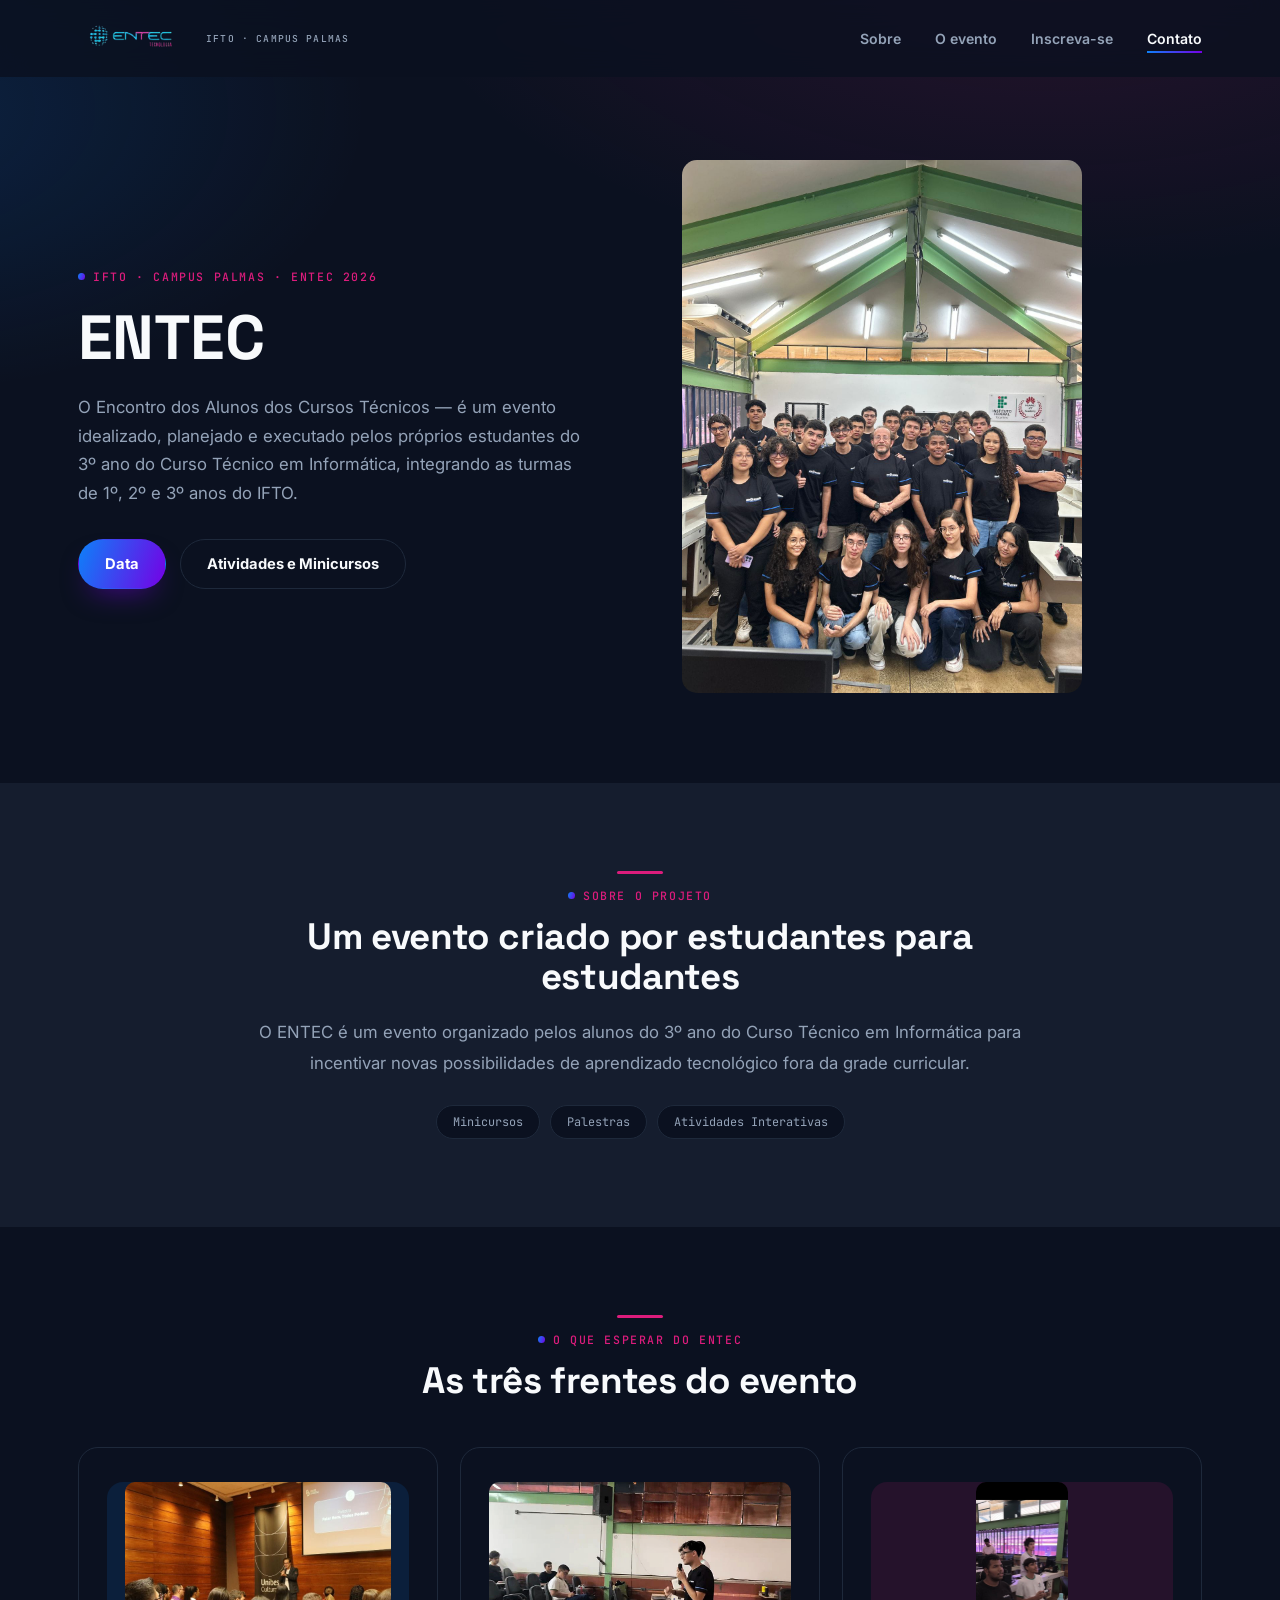
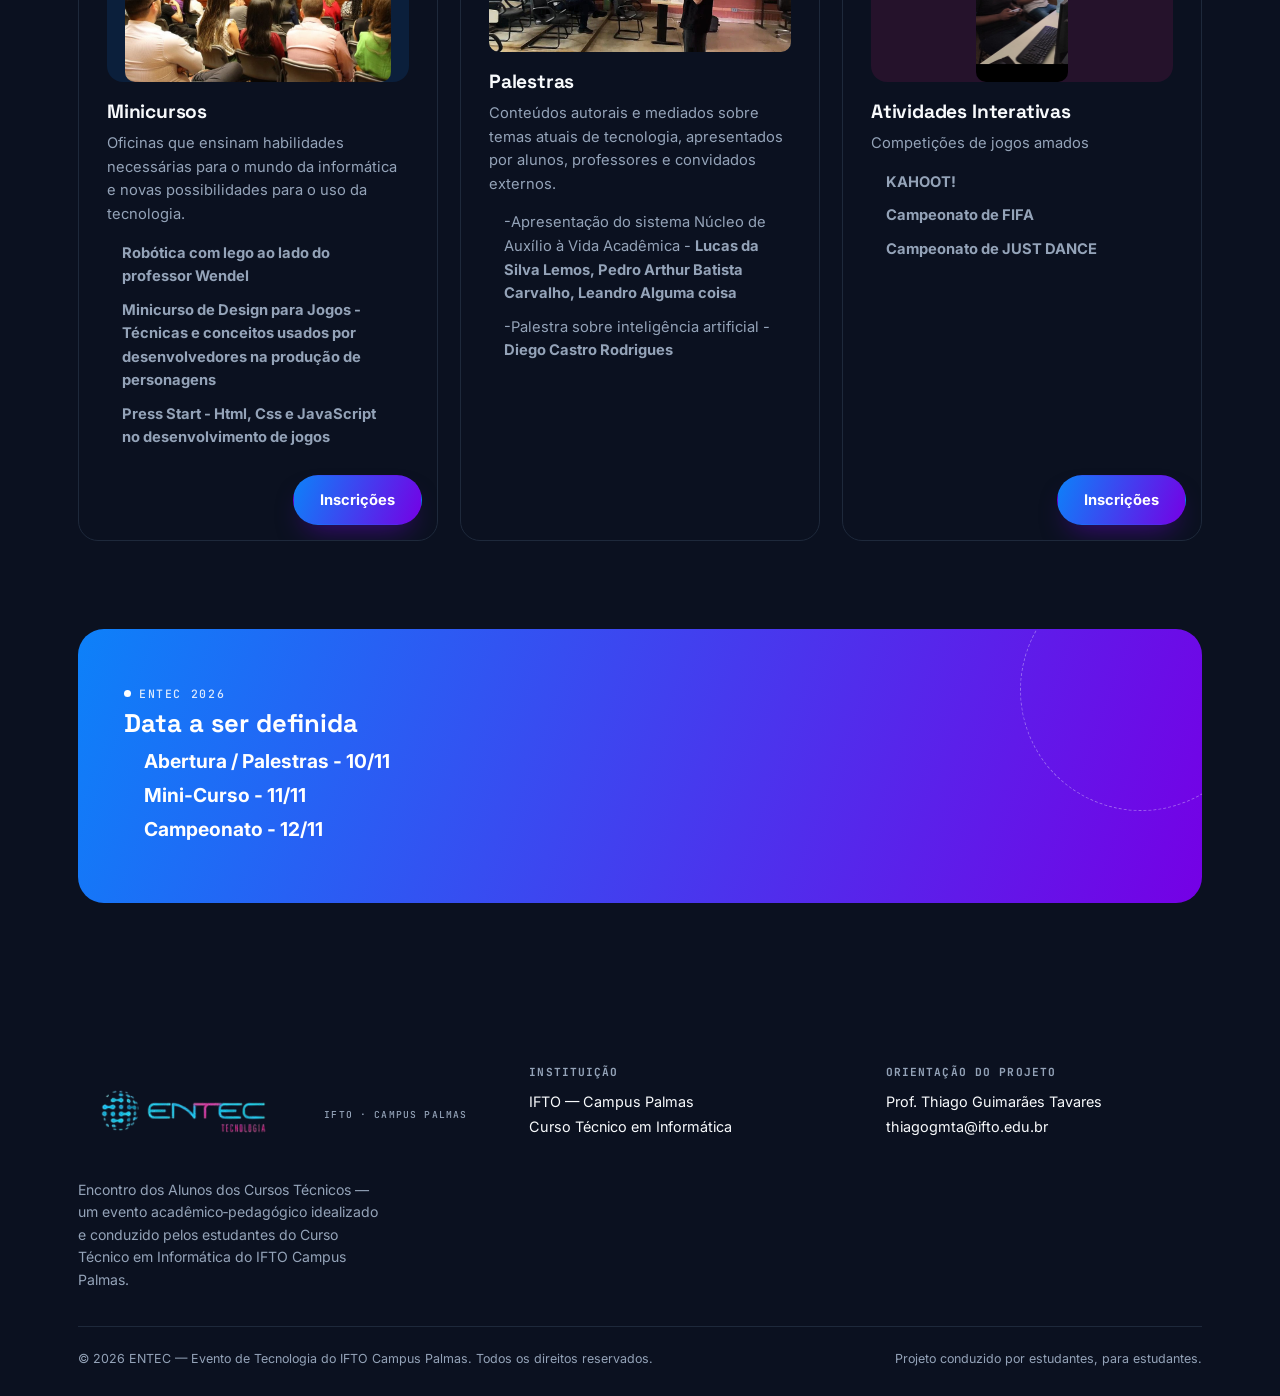
==== commit cc8612e0: "erro do erro corrigido" ====
--- a/index.html
+++ b/index.html
@@ -115,7 +115,8 @@
                 </li>
               </ul>
             </div>
-  
+            <a href="inscricoes_minicurso.html" class="btn btn-primary inscricao-button">Inscrições</a>
+          </div>
           <div class="esperar-card reveal">
             <div class="esperar-icon"><img src="assets/palestra.jpeg"></div>
             <h3>Palestras</h3>
@@ -132,7 +133,6 @@
                 </li>
               </ul>
             </div>
-            <a href="inscricoes_minicurso.html" class="btn btn-primary inscricao-button">Inscrições</a>
           </div>
           <div class="esperar-card reveal">
             <div class="esperar-icon"><img src="assets/kaue.jpeg"></div>
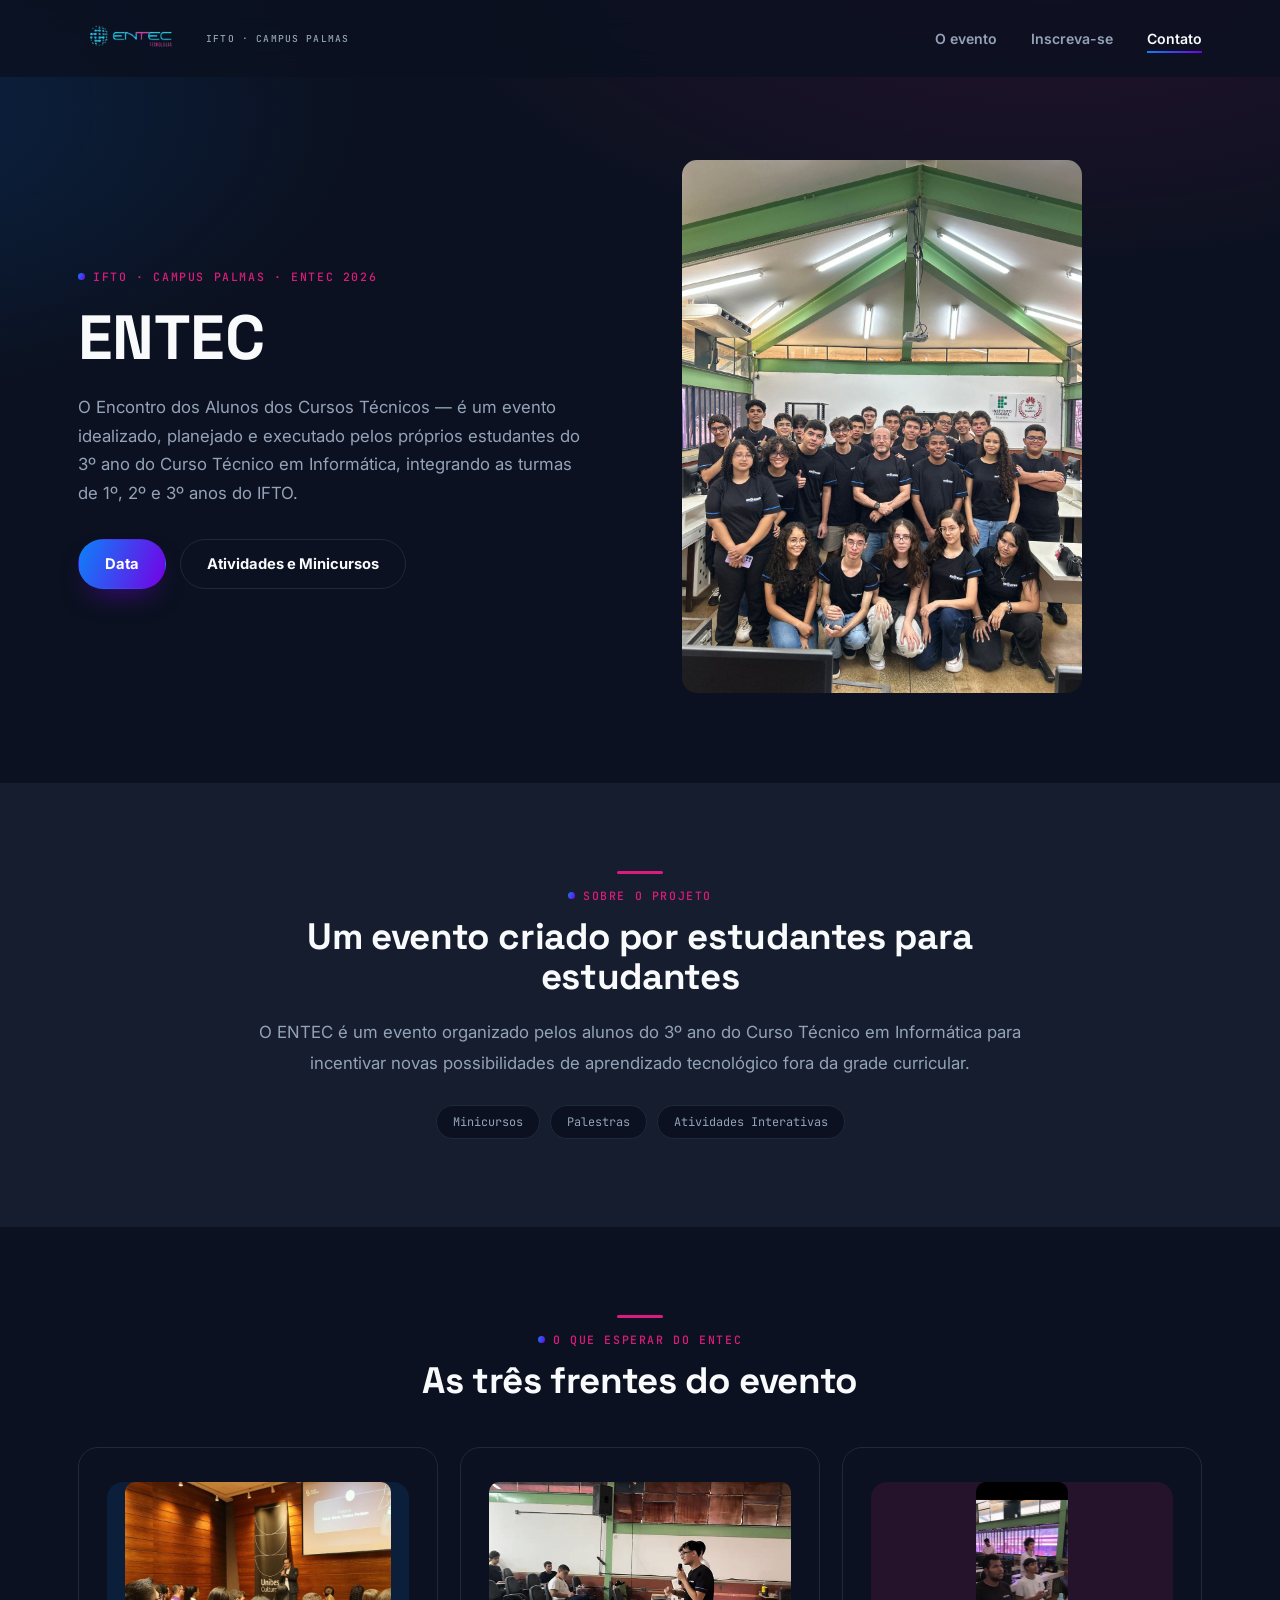
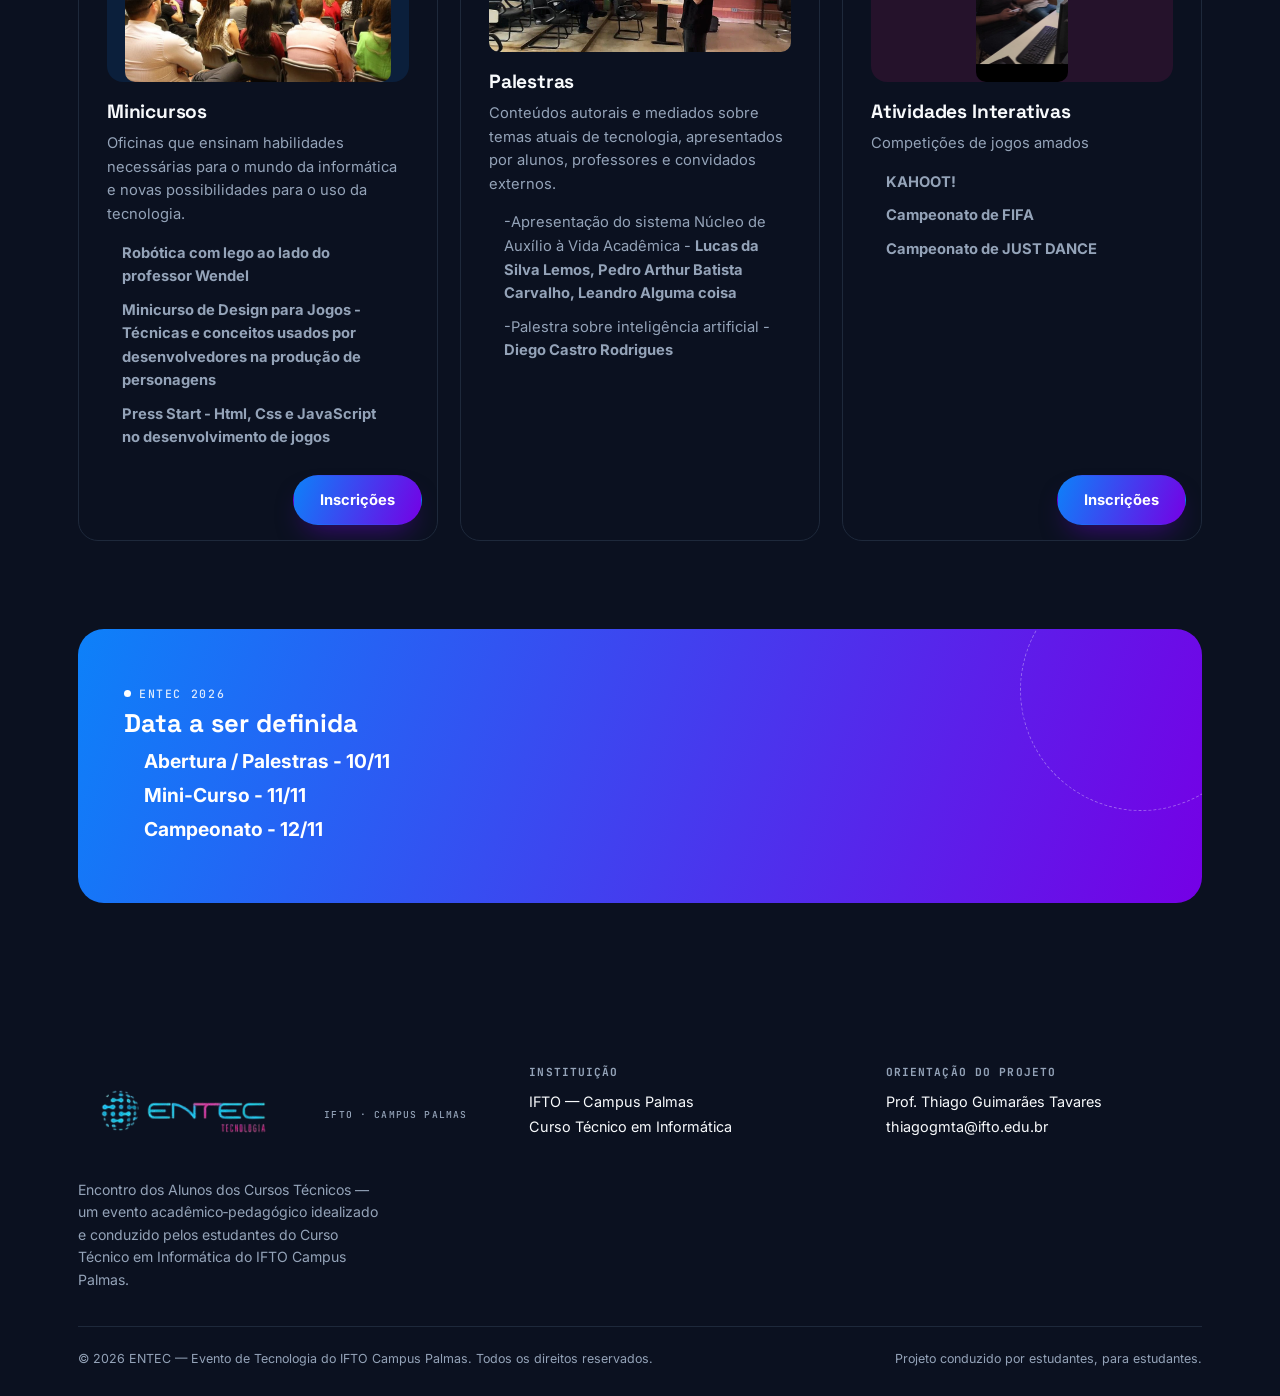
==== commit c7ba6130: "aviso aplicado" ====
--- a/index.html
+++ b/index.html
@@ -24,7 +24,6 @@
         <small class="brand-sub">IFTO · Campus Palmas</small>
       </a>
       <nav class="links" id="navLinks">
-        <a href="#sobre">Sobre</a>
         <a href="#esperar">O evento</a>
         <a href="inscricoes_minicurso.html">Inscreva-se</a>
         <a href="#contato">Contato</a>
@@ -34,7 +33,6 @@
       </button>
     </div>
     <div class="mobile-panel" id="mobilePanel">
-      <a href="#sobre">Sobre</a>
       <a href="#esperar">O evento</a>
       <a href="inscricoes_minicurso.html">Inscreva-se</a>
       <a href="#contato">Contato</a>
--- a/style.css
+++ b/style.css
@@ -933,4 +933,15 @@
     left: 50%;
     transform: translateX(-50%);
   }
+}
+.warning{
+  width: 90%;
+  background: #FF0000;
+  border-radius: 10px;
+  padding: 20px;
+  margin: 20px auto;
+  height: 150px;
+  display: flex;
+  flex-direction: column;
+  justify-content: center;
 }
